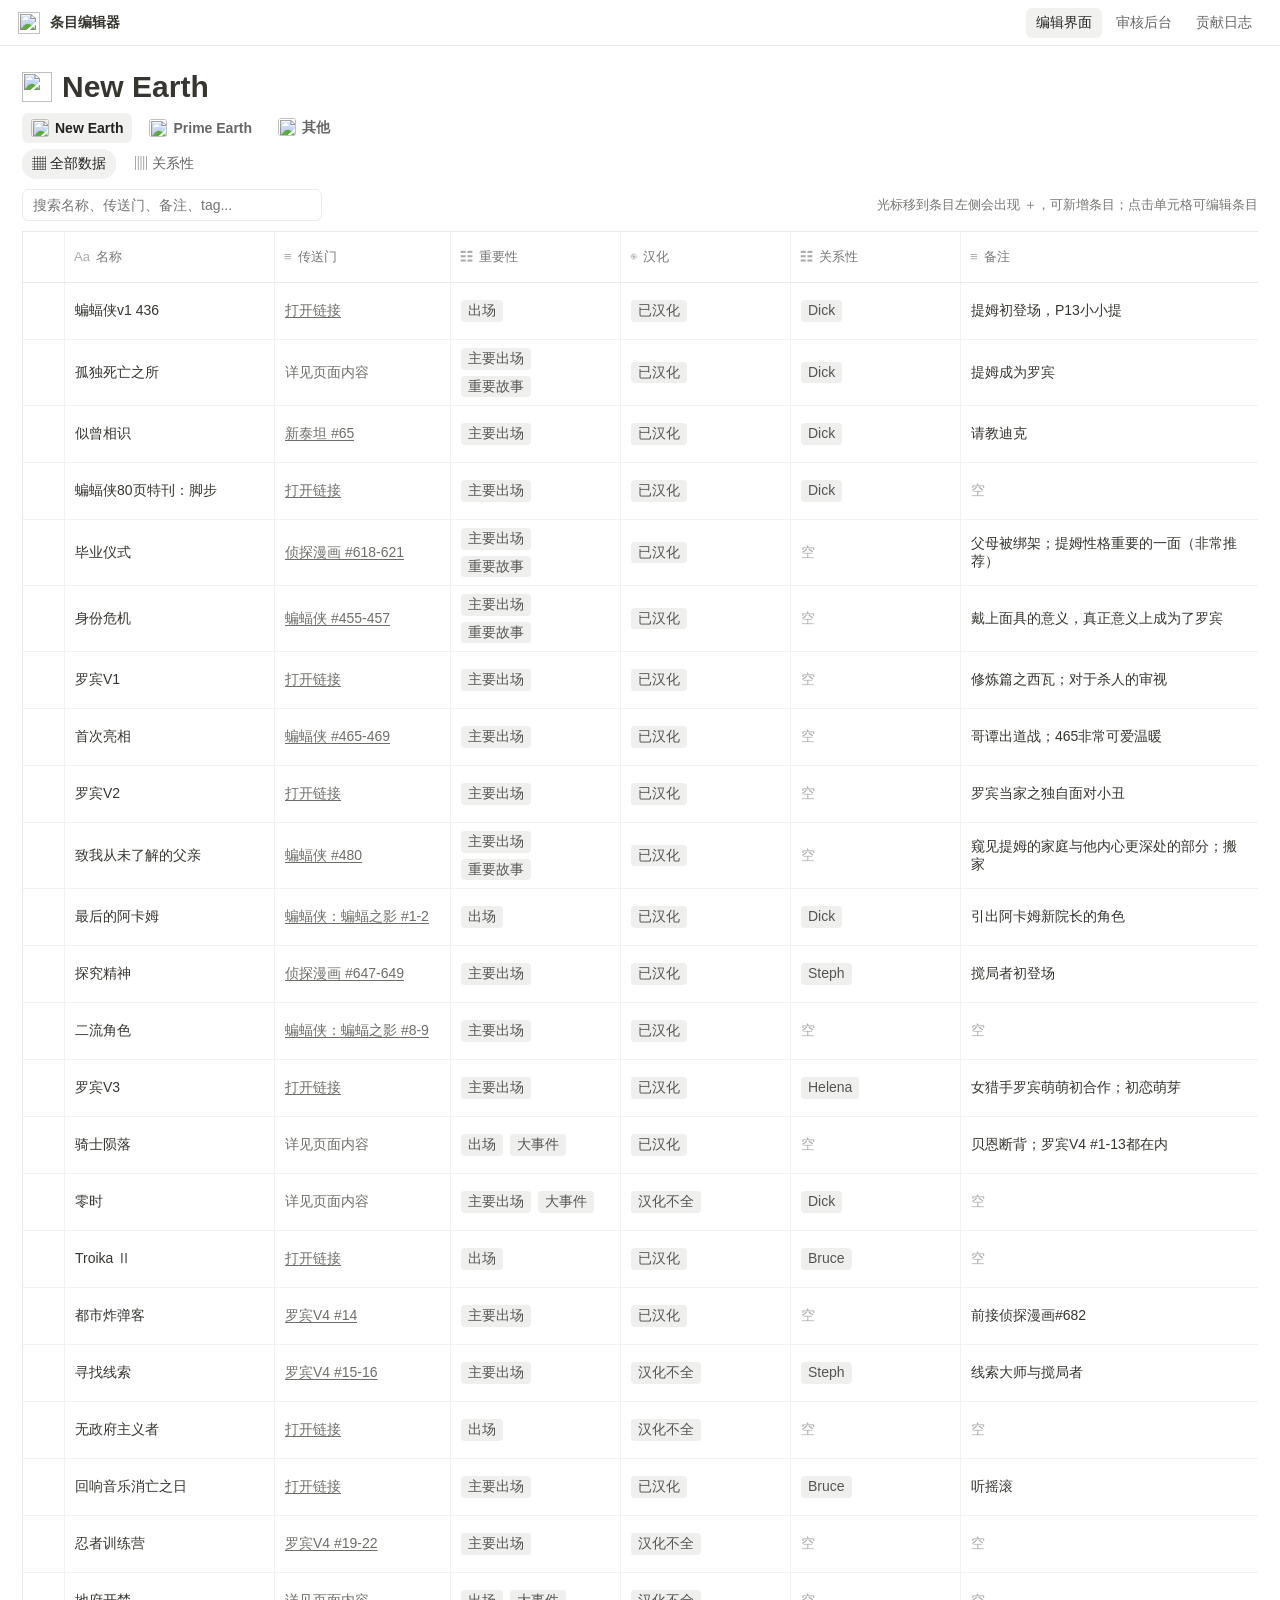
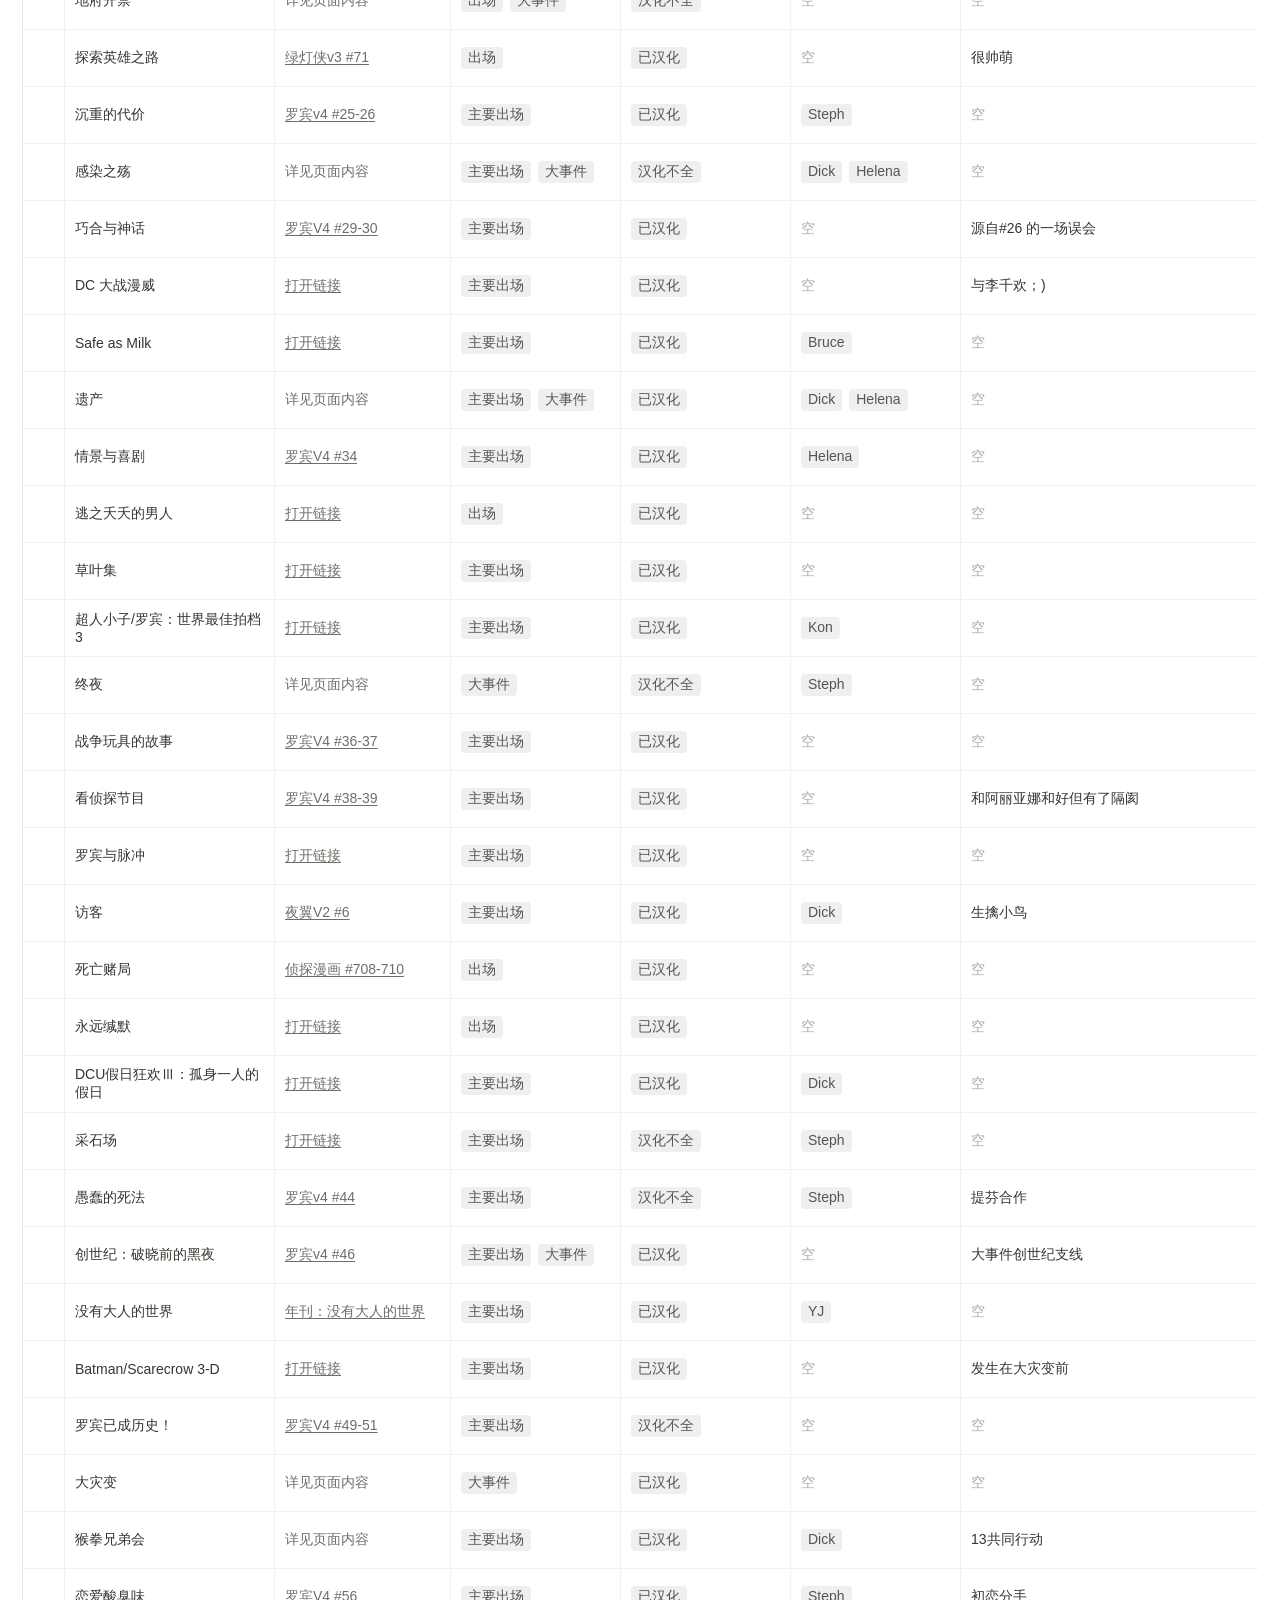
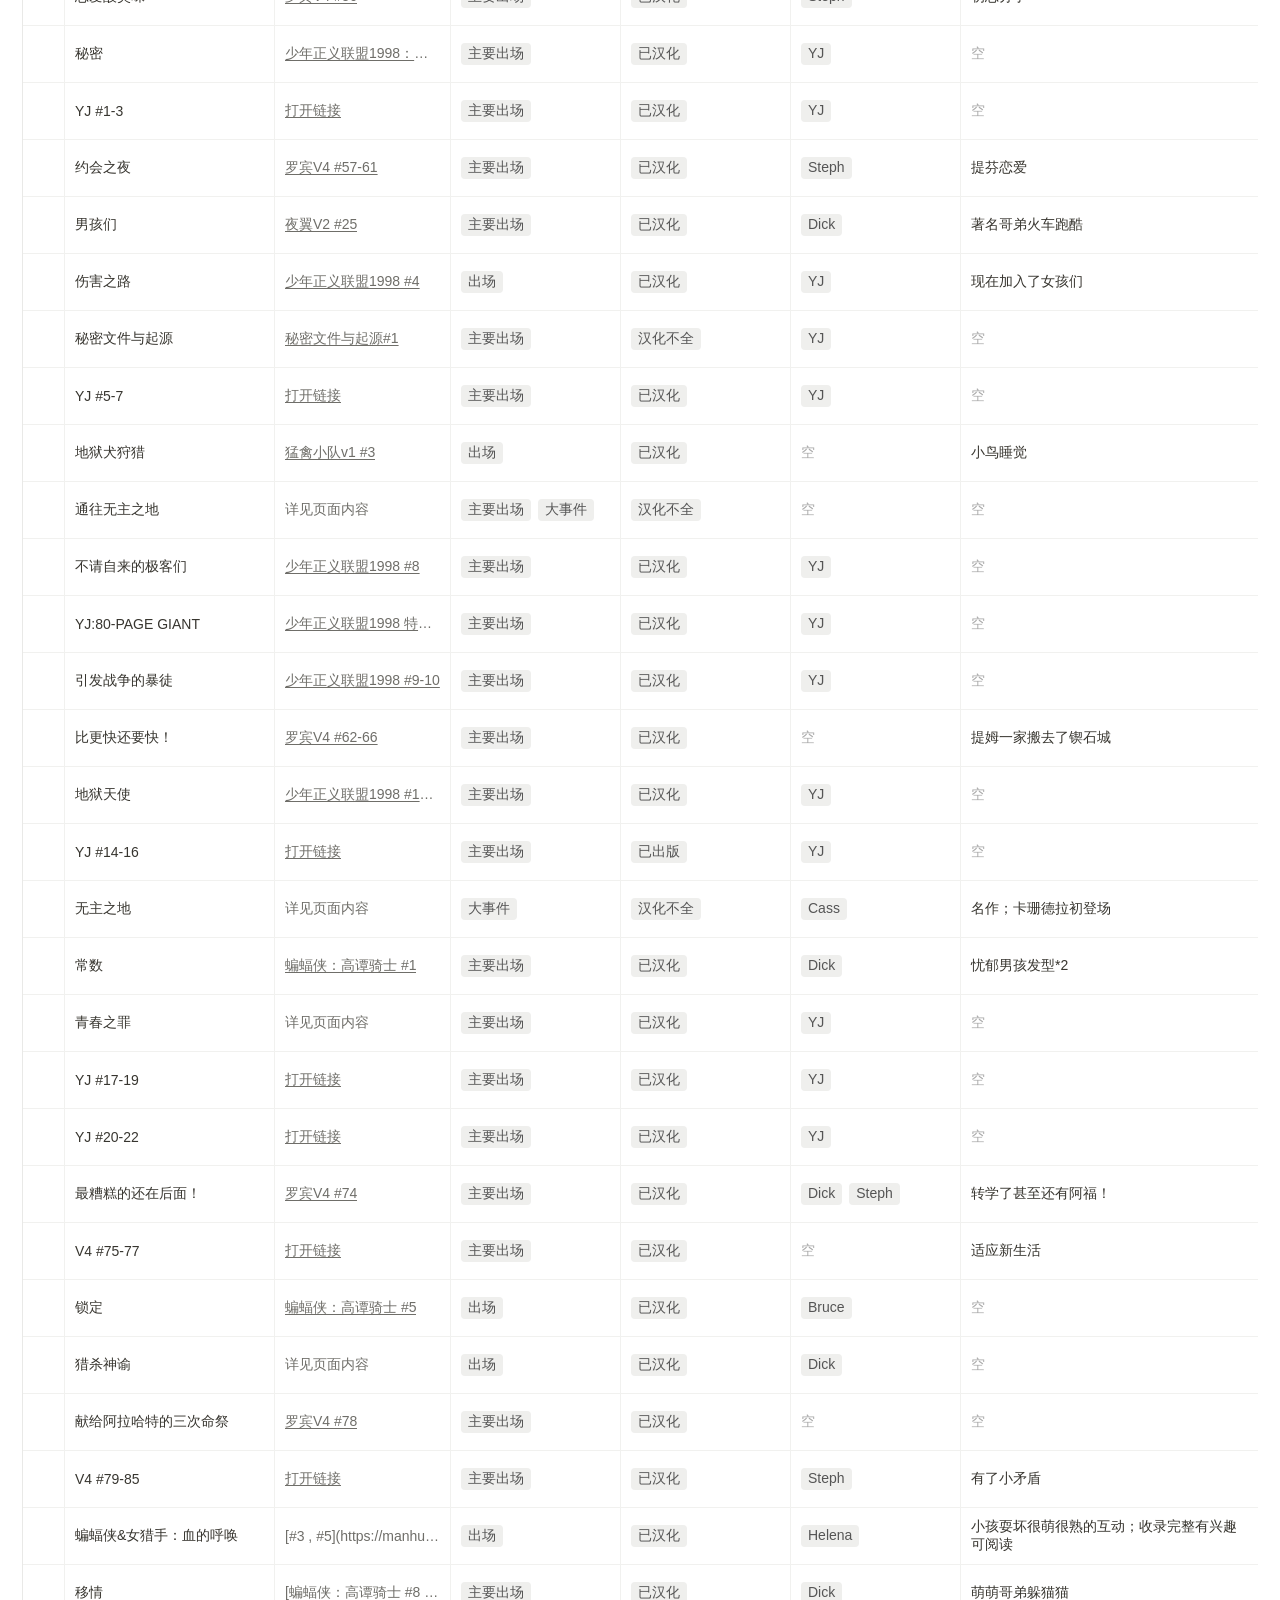
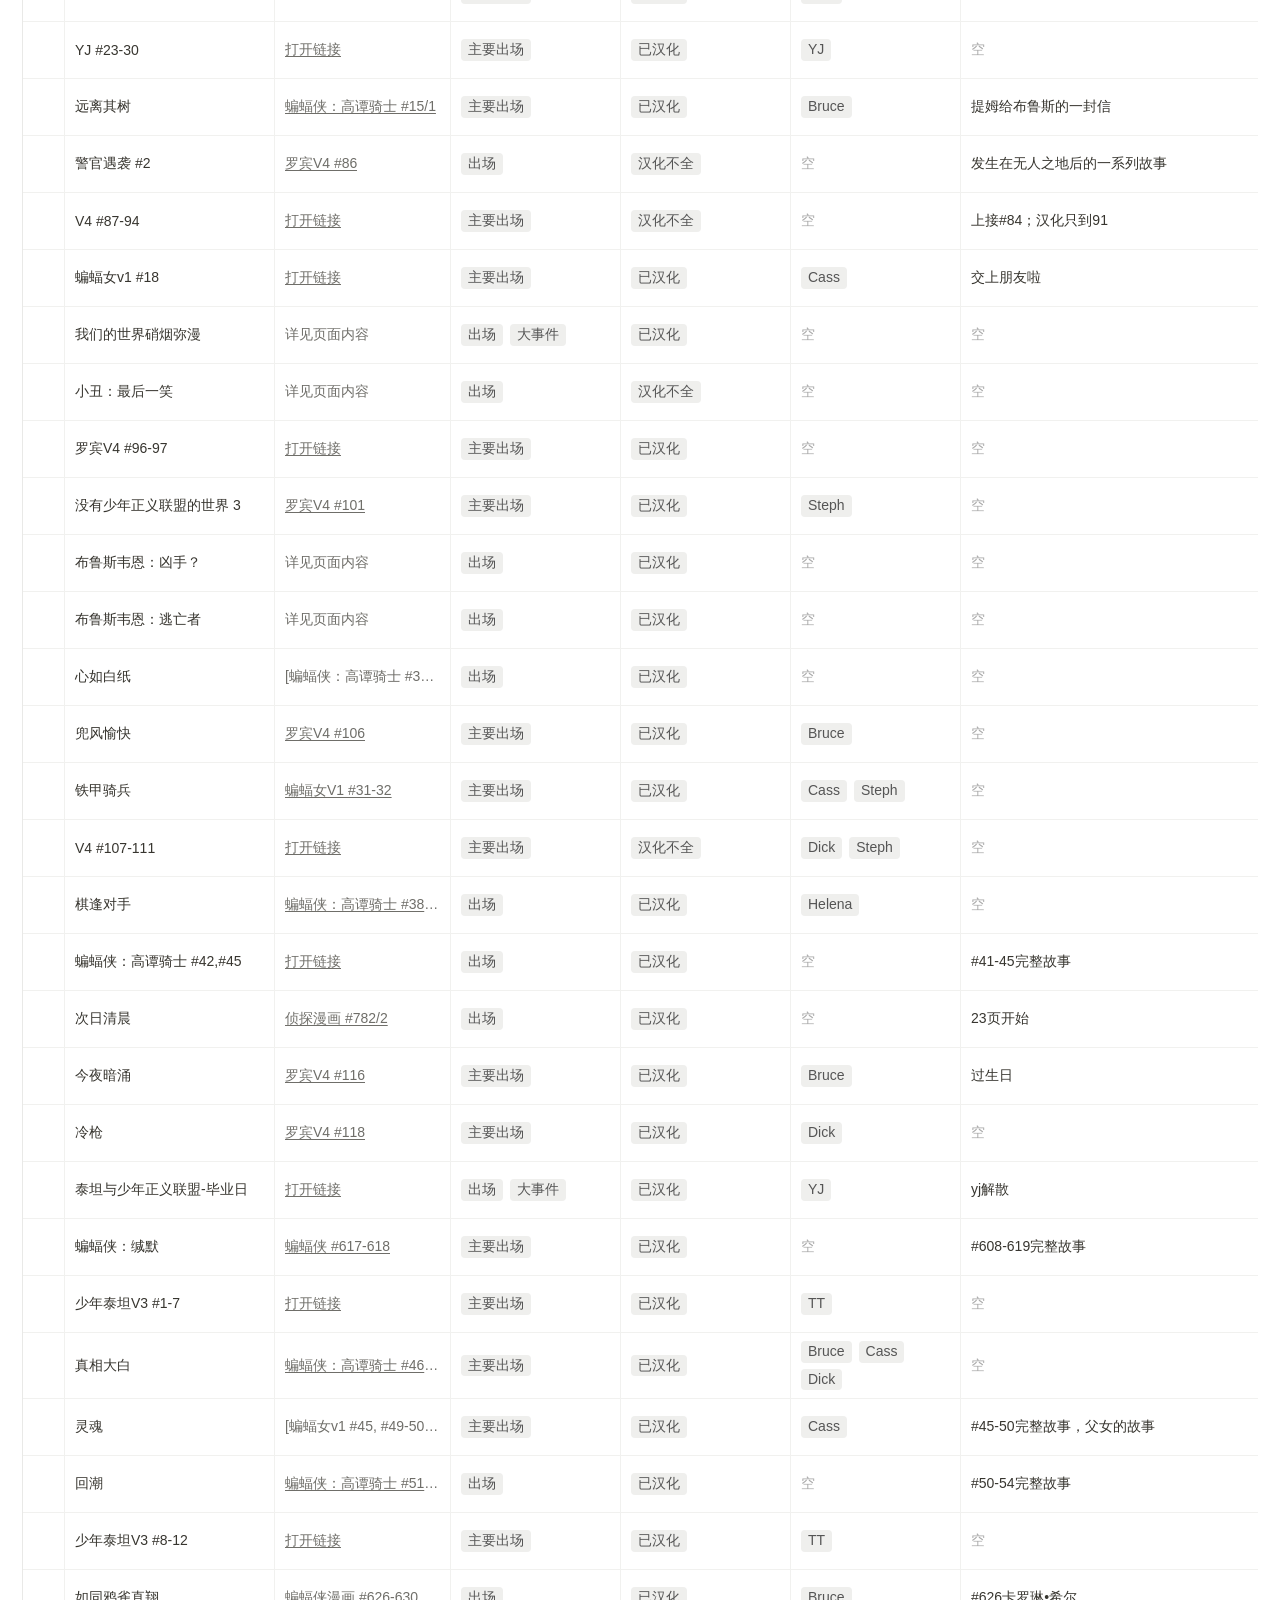
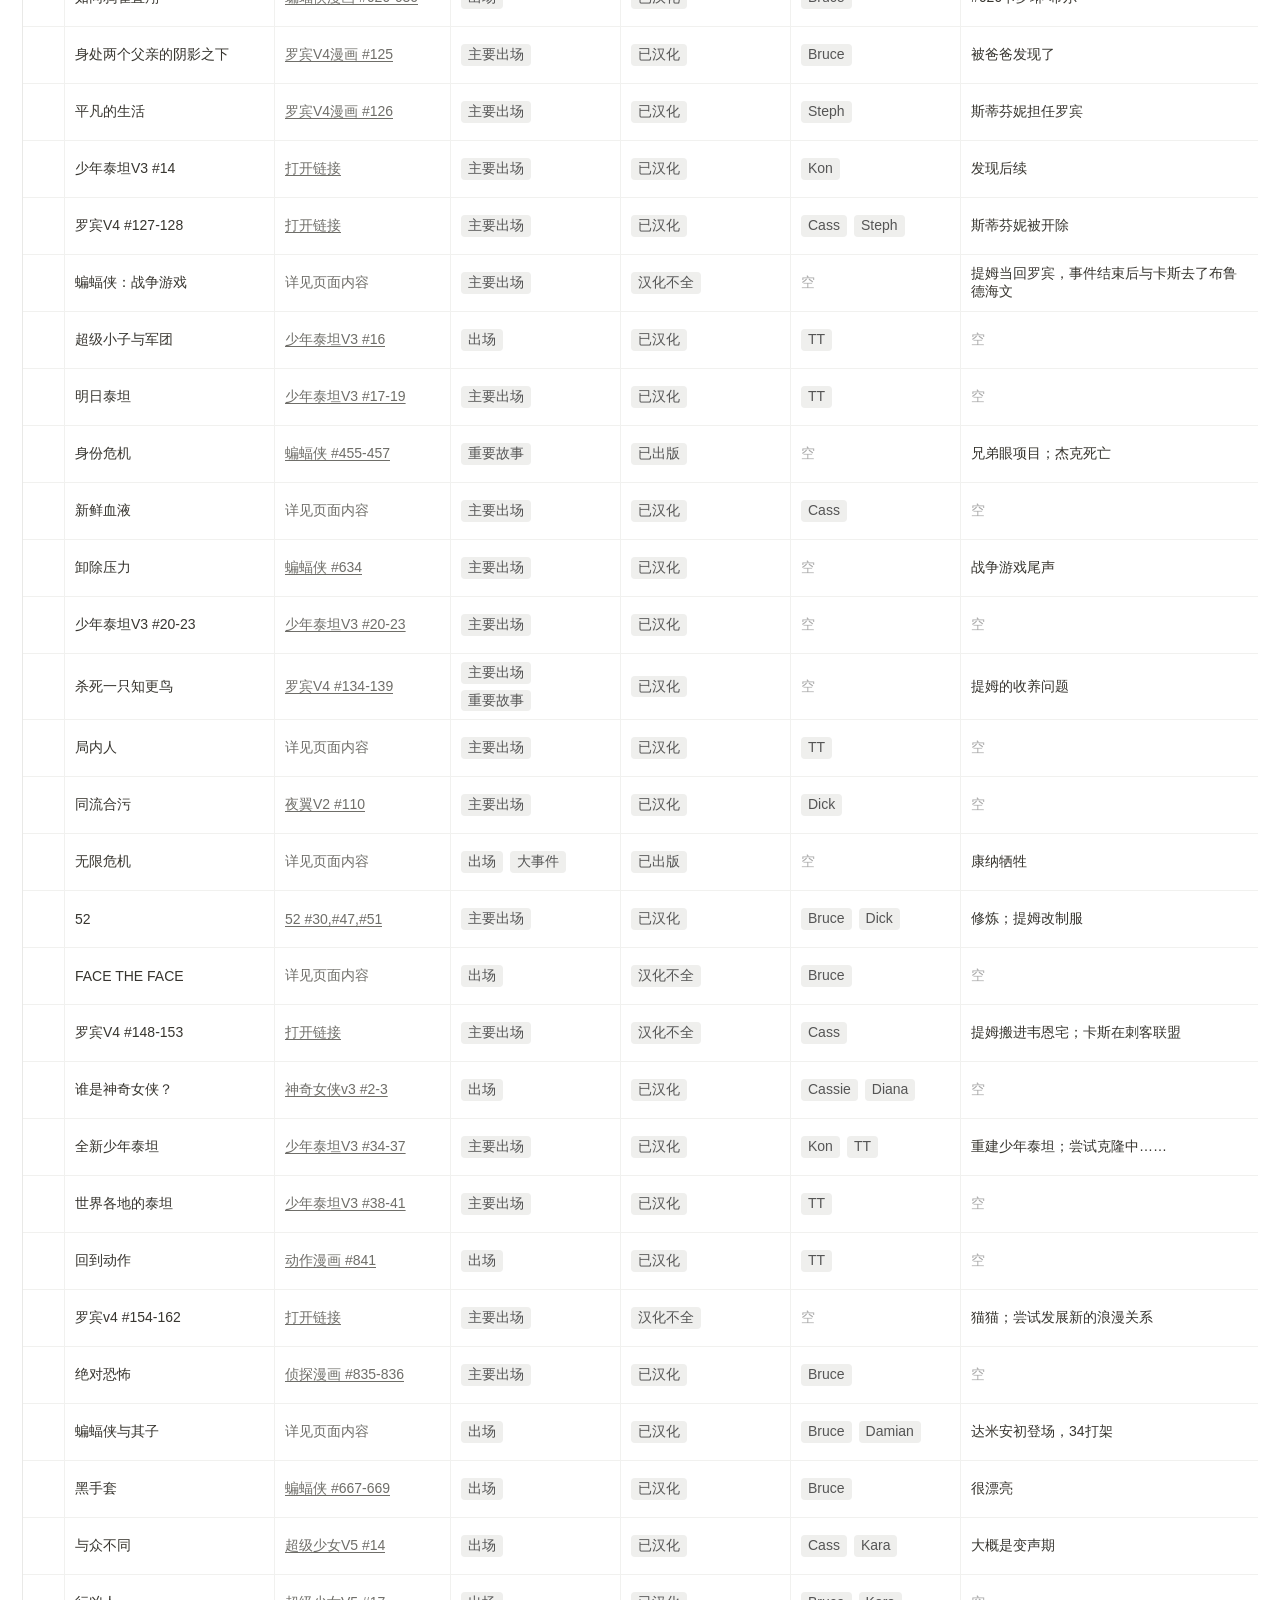
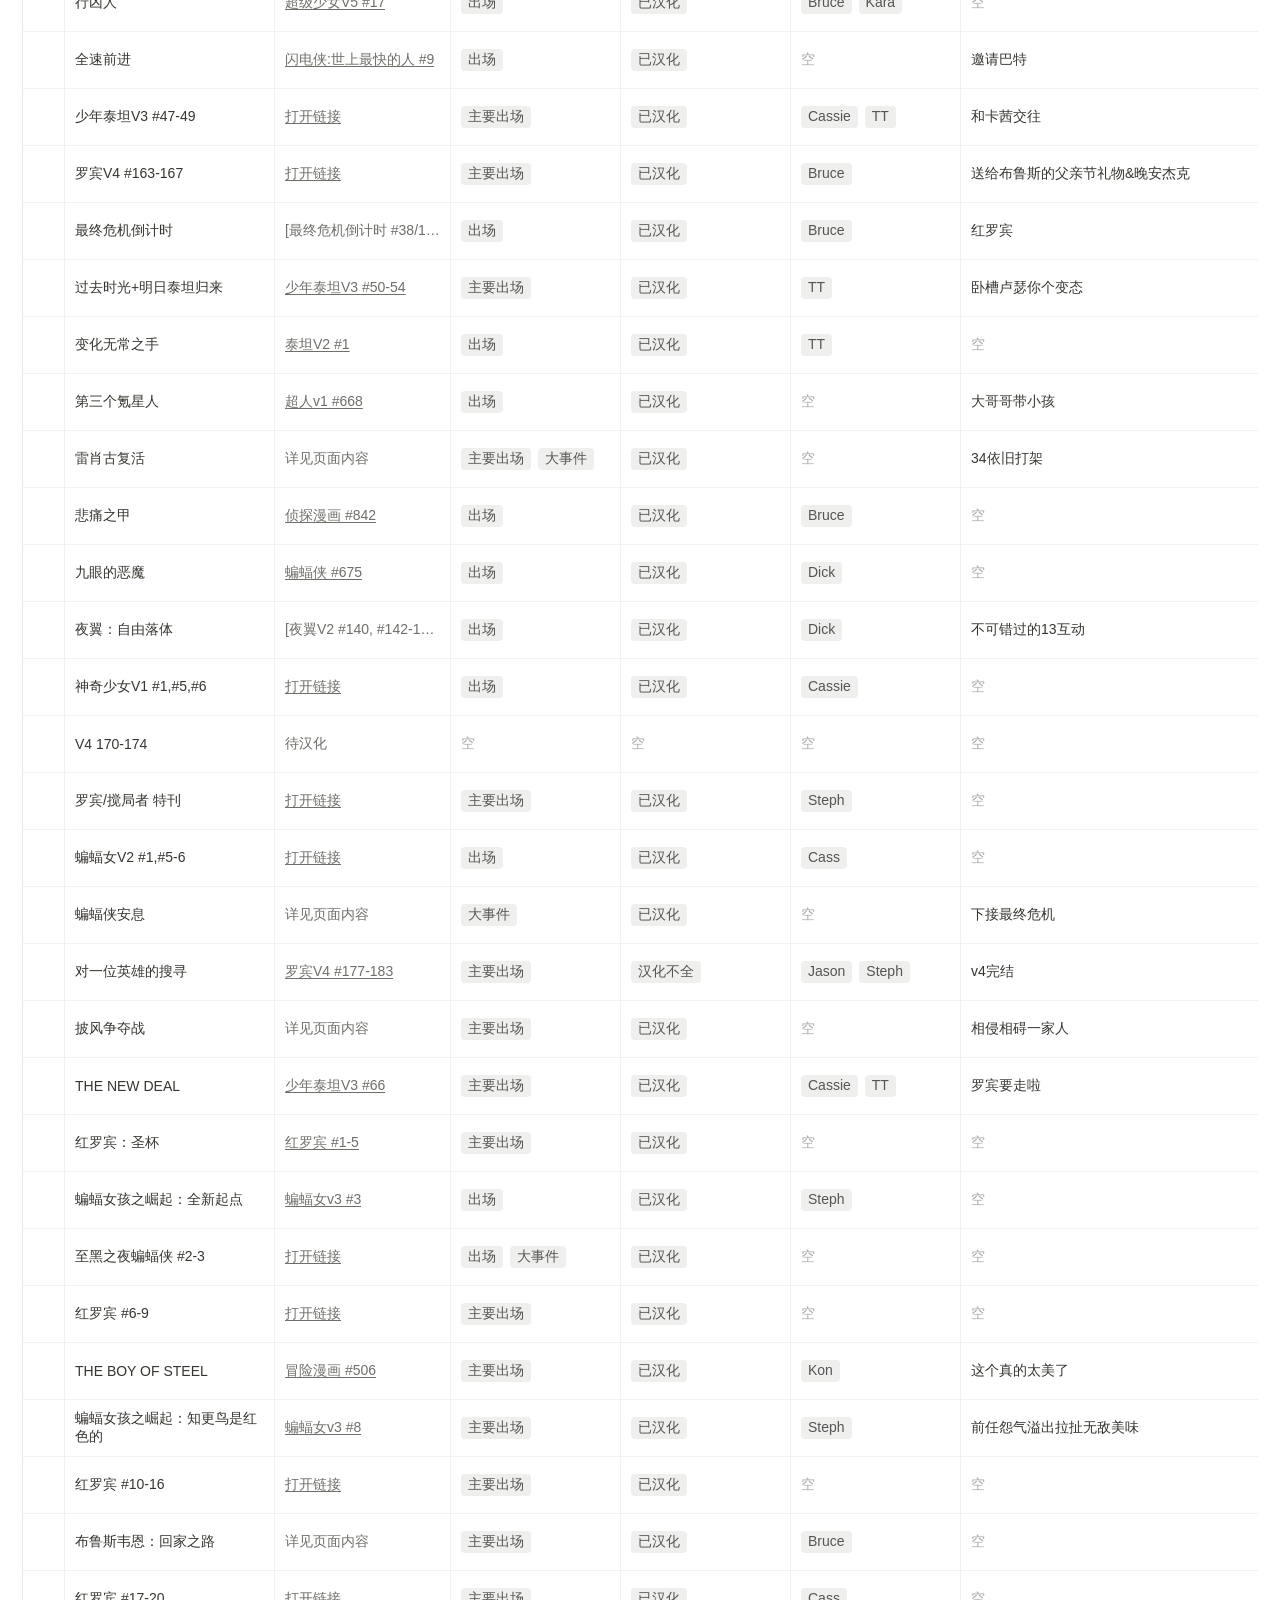
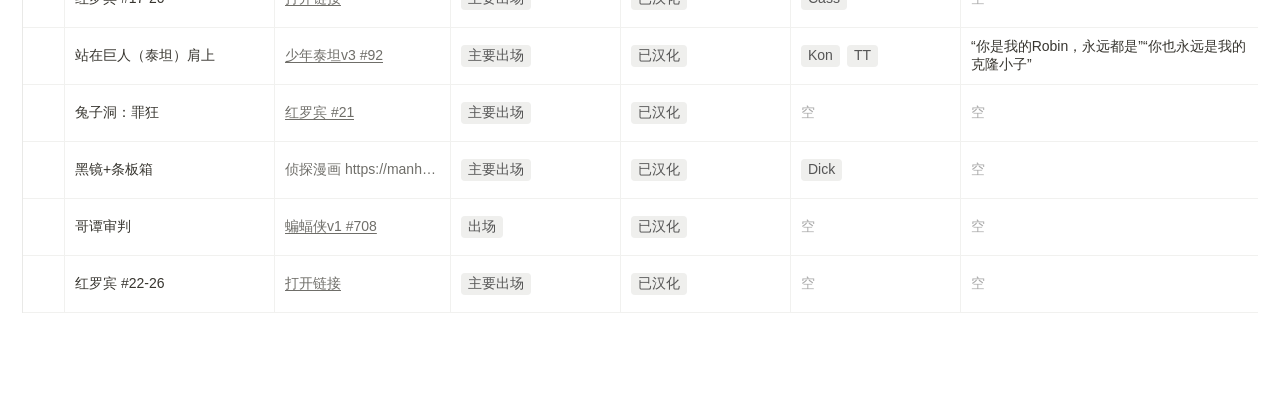
==== index.html @ 67f1ff95 "Add files via upload" ====
<!doctype html>
<html lang="zh-CN">
<head>
  <meta charset="utf-8" />
  <meta name="viewport" content="width=device-width,initial-scale=1" />
  <title>条目编辑器</title>
  <link rel="icon" href="./assets/bird.gif" />
  <link rel="stylesheet" href="./styles.css" />
</head>
<body>
  <header class="topbar">
    <div class="brand"><img class="bird-img" src="./assets/bird.gif" alt="" /><span>条目编辑器</span></div>
    <nav class="nav">
      <a class="active" href="./index.html">编辑界面</a>
      <a href="./admin.html">审核后台</a>
      <a href="./contributors.html">贡献日志</a>
    </nav>
  </header>

  <main class="page">
    <div class="page-title"><img class="title-bird" src="./assets/bird.gif" alt="" /><span id="pageTitle">New Earth</span></div>
    <div class="section-tabs primary-tabs" id="sectionTabs"></div>
    <div class="viewbar">
      <button class="view-chip active" data-view="table">▦ 全部数据</button>
      <button class="view-chip" data-view="board">▥ 关系性</button>
    </div>
    <div class="toolbar">
      <input id="searchInput" class="search" placeholder="搜索名称、传送门、备注、tag..." />
      <span class="hint">光标移到条目左侧会出现 ＋，可新增条目；点击单元格可编辑条目</span>
    </div>

    <section id="tableView" class="db-shell"></section>
    <section id="boardView" class="board-shell" hidden></section>
  </main>

  <div class="change-float" id="changeFloat" hidden>
    <span id="changeSummary">有未提交的修改</span>
    <button class="float-primary" id="openSubmitModal">提交</button>
  </div>

  <div class="modal-backdrop" id="submitModal" hidden>
    <div class="modal contributor-modal">
      <div class="modal-head">
        <div>
          <h2>信息登记</h2>
          <p class="hint">以下信息用于贡献日志与主站贡献页展示。填写后会在主站贡献页署名展示；不想展示请点“匿名，跳过”</p>
        </div>
        <button class="icon-btn" id="closeSubmitModal">×</button>
      </div>
      <div class="contributor-form">
        <label>昵称</label>
        <input id="contributorName" class="text-input" />
        <div class="avatar-label-row">
          <label>头像</label>
          <div class="avatar-mode-radios" role="radiogroup" aria-label="头像填写方式">
            <button type="button" class="avatar-mode active" data-avatar-mode="url"><span class="radio-dot"></span>URL</button>
            <button type="button" class="avatar-mode" data-avatar-mode="email"><span class="radio-dot"></span>邮箱</button>
          </div>
        </div>
        <input id="avatarUrl" class="text-input" placeholder="以 https://... 格式粘贴" />
        <input id="contributorEmail" class="text-input" placeholder="系统自动读取邮箱头像" hidden />
        <div class="avatar-preview-row"><img id="avatarPreview" class="avatar" alt="头像预览" /><span class="hint">头像预览</span></div>
        <div class="modal-actions">
          <button class="inverse-btn" id="submitAnonymous">匿名，跳过</button>
          <button class="blue-btn" id="submitWithInfo">提交</button>
        </div>
      </div>
    </div>
  </div>

  <div class="drawer-mask" id="detailDrawer" hidden>
    <aside class="detail-panel">
      <div class="drawer-head">
        <div>
          <h2 id="detailTitle">条目</h2>
          <p id="detailSubtitle" class="hint"></p>
        </div>
        <div class="drawer-actions"><button class="ghost-btn" id="closeDetail">关闭</button></div>
      </div>
      <div class="drawer-body" id="detailBody"></div>
    </aside>
  </div>

  <script src="./data.js"></script>
  <script src="./app.js"></script>
</body>
</html>
---- styles.css ----
[hidden]{display:none!important}
:root{--bg:#fff;--text:#37352f;--muted:#787774;--line:#e9e9e7;--line2:#f1f1ef;--hover:#f7f7f5;--blue:#2383e2;--shadow:0 14px 36px rgba(15,15,15,.16);--font:-apple-system,BlinkMacSystemFont,"Segoe UI","Noto Sans SC","Helvetica Neue",Arial,sans-serif}
*{box-sizing:border-box}body{margin:0;background:var(--bg);color:var(--text);font-family:var(--font);font-size:14px}button,input,textarea{font:inherit}a{color:inherit}.topbar{height:46px;border-bottom:1px solid var(--line);display:flex;align-items:center;justify-content:space-between;padding:0 18px;background:rgba(255,255,255,.92);position:sticky;top:0;z-index:20;backdrop-filter:blur(8px)}.brand{display:flex;align-items:center;gap:8px;font-weight:650}.bird{font-size:19px}.nav{display:flex;gap:4px}.nav a{padding:6px 10px;border-radius:6px;text-decoration:none;color:#666}.nav a:hover,.nav a.active,.view-chip.active,.tab-btn.active{background:#f1f1ef;color:#222}.page{padding:24px 22px 90px;min-width:900px}.page.narrow{min-width:0;max-width:980px;margin:0 auto}.page-title{font-size:30px;font-weight:750;display:flex;align-items:center;gap:10px;margin:0 0 12px}.icon{font-size:24px}.hint{color:var(--muted);font-size:13px;line-height:1.55}.viewbar,.section-tabs,.toolbar{display:flex;align-items:center;gap:8px;margin:10px 0}.section-tabs{flex-wrap:wrap}.view-chip,.tab-btn{border:0;background:transparent;color:#666;padding:6px 10px;border-radius:14px;cursor:pointer}.toolbar{justify-content:space-between}.search{width:300px;border:1px solid var(--line);border-radius:6px;padding:7px 10px;outline:none}.search:focus,.text-input:focus,textarea:focus{border-color:var(--blue);box-shadow:0 0 0 2px rgba(35,131,226,.18)}.dev-tools{display:flex;align-items:center;gap:8px;margin:10px 0;color:#888;font-size:12px}.ghost-btn,.blue-btn,.inverse-btn,.icon-btn,.mini-btn{border:0;border-radius:6px;padding:7px 10px;cursor:pointer}.ghost-btn{background:#fff;color:#555;border:1px solid var(--line)}.blue-btn{background:#2383e2;color:white}.inverse-btn{background:#2f3437;color:white}.icon-btn{background:transparent;font-size:22px;line-height:1;padding:2px 8px}.mini-btn{background:#f7f7f5;color:#555;font-size:12px;padding:5px 8px;border:1px solid var(--line)}.mini-btn.danger{color:#9a403a}.db-shell{border-top:1px solid var(--line);border-left:1px solid var(--line);background:white;overflow-x:auto;overflow-y:visible}.notion-table{border-collapse:separate;border-spacing:0;min-width:1120px;width:100%}.notion-table th{position:sticky;top:46px;background:#fff;z-index:3;text-align:left;color:#777;font-size:13px;font-weight:500;border-right:1px solid var(--line2);border-bottom:1px solid var(--line);padding:7px 9px;height:34px}.notion-table td{height:36px;border-right:1px solid var(--line2);border-bottom:1px solid var(--line2);padding:5px 8px;vertical-align:middle}.notion-table tr:hover td{background:#fafafa}.row-tools{width:72px;min-width:72px;position:relative;color:#aaa}.row-toolbox{display:flex;align-items:center;gap:4px;opacity:0;transition:.12s}.notion-table tr:hover .row-toolbox,.notion-table tr.row-new .row-toolbox{opacity:1}.row-tool{width:24px;height:24px;border:0;border-radius:4px;background:transparent;color:#999;cursor:pointer;display:grid;place-items:center}.row-tool:hover{background:#eee;color:#555}.drag-dots{font-size:18px;letter-spacing:-6px;transform:translateX(-3px)}.col-name{width:245px}.col-portal{width:118px}.col-tags{width:170px}.col-notes{width:320px}.col-edit{width:82px}.prop-icon{color:#aaa;margin-right:6px}.cell{min-height:24px;display:flex;align-items:center;gap:4px;flex-wrap:wrap;border-radius:4px;padding:2px}.cell.editable{cursor:text}.cell.editable:hover{background:#f4f4f2}.cell.changed{background:#fff4cf!important;outline:1px solid #f3d36b}.row-new td{background:#f8fff9!important}.row-new .cell.changed{background:#dcfce7!important}.name-cell{font-weight:520}.empty{color:#aaa}.portal-link{color:#6f6e69;text-decoration:underline;text-underline-offset:2px}.portal-short{color:#6f6e69}.tag{display:inline-flex;align-items:center;gap:4px;border-radius:4px;padding:2px 7px;margin:1px 3px 1px 0;line-height:1.25;white-space:nowrap}.tag .x{color:rgba(0,0,0,.48);font-weight:700;cursor:pointer;padding-left:2px}.tag-default{background:#efefed;color:#555}.tag-gray{background:#e3e2df;color:#545454}.tag-brown{background:#eee0d5;color:#6b4f3f}.tag-orange{background:#fadec9;color:#8a4b20}.tag-yellow{background:#fdecc8;color:#705b16}.tag-green{background:#dbece2;color:#2f6b4f}.tag-blue{background:#d3eafd;color:#23629b}.tag-purple{background:#e8deee;color:#684a82}.tag-pink{background:#f5d7e7;color:#8b3f68}.tag-red{background:#ffe0dd;color:#9a403a}.cell-input,.cell-textarea{width:100%;border:1px solid var(--blue);border-radius:4px;padding:4px 6px;outline:none;background:#fff}.cell-textarea{min-height:58px;resize:vertical}.tag-editor{position:relative;width:100%}.tag-editor-top{display:flex;align-items:center;gap:4px;flex-wrap:wrap;min-height:30px;border:1px solid var(--blue);border-radius:4px;padding:3px;background:#fff}.tag-search{border:0;outline:none;min-width:115px;flex:1}.tag-menu{position:absolute;top:36px;left:0;min-width:275px;max-height:310px;overflow:auto;background:#fff;border:1px solid #ddd;border-radius:9px;box-shadow:var(--shadow);z-index:25;padding:8px}.tag-menu-title{font-size:12px;color:#999;margin:5px 7px 8px}.tag-menu button{width:100%;display:flex;align-items:center;justify-content:space-between;border:0;background:white;padding:6px;border-radius:6px;cursor:pointer;text-align:left}.tag-menu button:hover{background:#f5f5f3}.tag-create{color:#2383e2}.detail-btn{white-space:nowrap}.board-shell{display:flex;gap:14px;align-items:flex-start;padding:12px 0;overflow-x:auto}.board-col{width:260px;min-width:260px;border-radius:8px;background:#faf9f8;padding:8px}.board-col[data-color="blue"]{background:#f2f8fd}.board-col[data-color="pink"]{background:#fdf6f9}.board-col[data-color="purple"]{background:#faf6fd}.board-col[data-color="green"]{background:#f5faf7}.board-col[data-color="red"]{background:#fff7f6}.board-col[data-color="brown"]{background:#faf7f4}.board-col[data-color="orange"]{background:#fff8f3}.board-col[data-color="yellow"]{background:#fffaf0}.board-head{display:flex;align-items:center;gap:8px;font-weight:650;margin-bottom:8px}.board-count{color:#aaa;font-size:12px}.board-card{background:#fff;border:1px solid var(--line);border-radius:8px;padding:10px;margin:8px 0;box-shadow:0 1px 2px rgba(15,15,15,.04)}.board-card-title{font-weight:650;margin-bottom:7px}.board-card-sub{color:#777;font-size:12px;white-space:nowrap;overflow:hidden;text-overflow:ellipsis}.change-float{position:fixed;left:50%;bottom:22px;transform:translateX(-50%);display:flex;align-items:center;gap:10px;background:#252525;color:white;border-radius:999px;padding:9px 10px 9px 16px;box-shadow:var(--shadow);z-index:30}.float-ghost{border:1px solid rgba(255,255,255,.22);background:transparent;color:white;border-radius:999px;padding:6px 10px;cursor:pointer}.float-primary{border:0;background:#2383e2;color:#fff;border-radius:999px;padding:7px 12px;cursor:pointer}.modal-backdrop,.drawer-mask{position:fixed;inset:0;background:rgba(15,15,15,.28);z-index:40;display:flex;align-items:center;justify-content:center}.modal{width:min(560px,calc(100vw - 28px));background:white;border-radius:12px;box-shadow:var(--shadow);padding:18px}.modal-head,.drawer-head{display:flex;align-items:flex-start;justify-content:space-between;gap:10px;border-bottom:1px solid var(--line);padding-bottom:12px}.modal h2,.detail-panel h2{margin:0;font-size:20px}.contributor-form{display:grid;gap:8px;margin-top:14px}.text-input,textarea{width:100%;border:1px solid var(--line);border-radius:6px;padding:8px 10px;outline:none;background:#fff}.check-row{display:flex;align-items:center;gap:8px}.modal-actions{display:flex;justify-content:space-between;gap:10px;margin-top:10px}.drawer-mask{justify-content:flex-end;align-items:stretch}.detail-panel{width:min(560px,100vw);height:100%;background:#fff;box-shadow:var(--shadow);padding:18px;display:flex;flex-direction:column}.drawer-body{overflow:auto;padding:14px 2px 30px}.detail-grid{display:grid;grid-template-columns:100px 1fr;gap:12px 14px;align-items:start}.detail-grid label{color:#777;padding-top:8px}.page-content-box{min-height:160px}.page-content-render{border:1px solid var(--line);border-radius:8px;padding:12px;background:#fbfbfa;margin-top:6px;line-height:1.7}.page-content-render a{color:#23629b}.sub-card{border:1px solid var(--line);border-radius:10px;padding:14px;margin:12px 0;background:#fff}.status-pill{display:inline-flex;padding:3px 8px;border-radius:999px;background:#f1f1ef;color:#666;font-size:12px}.diff-table{width:100%;border-collapse:collapse;margin-top:8px}.diff-table td{border-top:1px solid var(--line);padding:7px;vertical-align:top}.diff-old{background:#fff4f4;color:#9a403a}.diff-new{background:#f4fff7;color:#2f6b4f}.new-position{border:1px dashed #d8c48d;background:#fffaf0;padding:8px;border-radius:8px;margin:8px 0;color:#6b5a2e}.avatar{width:38px;height:38px;border-radius:50%;object-fit:cover;background:#eee}.contrib-grid{display:grid;grid-template-columns:repeat(auto-fill,minmax(210px,1fr));gap:12px}.contrib-card{border:1px solid var(--line);border-radius:10px;padding:12px;display:flex;gap:10px;align-items:center;background:#fff}.muted{color:var(--muted)}
/* v4 adjustments */
.row-tools{width:42px!important;min-width:42px!important}.row-toolbox{justify-content:center}.col-portal{width:118px!important}.portal-link,.portal-short{display:inline-block;max-width:96px;white-space:nowrap;overflow:hidden;text-overflow:ellipsis}.drag-dots{display:none!important}.avatar-preview-row{display:flex;align-items:center;gap:9px;margin:2px 0 5px}.avatar-preview-row .avatar{display:none}.page-content-render p{margin:.4em 0}.sub-head,.change-head{display:flex;align-items:center;justify-content:space-between;gap:12px}.change-card{border:1px solid var(--line);border-radius:10px;padding:12px;margin:12px 0;background:#fff}.change-approved{border-color:#cfe7d8;background:#fbfffc}.change-rejected{border-color:#f1cdca;background:#fffafa}.log-list{display:grid;gap:10px}.log-card{border:1px solid var(--line);border-radius:10px;background:#fff;display:flex;gap:10px;padding:12px;align-items:center}.log-avatar{width:42px;height:42px;border-radius:50%;display:grid;place-items:center;background:#f1f1ef;color:#999;overflow:hidden}.log-main{min-width:0}

/* v5 fixes */
.bird-img{width:22px;height:22px;object-fit:contain;display:inline-block;vertical-align:-5px}.title-bird{width:30px;height:30px;object-fit:contain}.brand .bird-img{margin-right:2px}.primary-tabs{margin:8px 0 4px}.primary-tabs .tab-btn{font-weight:600;border-radius:6px;padding:6px 9px}.viewbar{margin-top:6px}.notion-table th{position:static!important;top:auto!important}.db-shell{max-height:none!important}.notion-table tr.row-changed td{background:#fffdf3}.notion-table tr.row-deleted td{background:#fff4f4!important;color:#9a403a}.notion-table tr.row-deleted .cell{text-decoration:line-through}.col-portal{width:105px!important}.portal-link,.portal-short{max-width:82px}.col-delete{width:48px;min-width:48px;text-align:center}.trash-btn{border:0;background:transparent;border-radius:5px;cursor:pointer;color:#aaa;padding:4px 6px}.trash-btn:hover{background:#ffe9e6;color:#9a403a}.trash-btn.undo{font-size:12px;color:#9a403a;background:#fff0ee}.page-title{margin-bottom:8px}.detail-grid textarea::placeholder{color:#aaa}.log-card,.change-card{border:1px solid var(--line);border-radius:10px;padding:12px;margin:10px 0;background:#fff}.log-card{display:flex;gap:10px;align-items:flex-start}.log-avatar{width:38px;min-width:38px;height:38px;border-radius:50%;background:#f1f1ef;display:grid;place-items:center;overflow:hidden}.log-main{flex:1}.change-approved{border-color:#c7e1d0;background:#fbfffc}.change-rejected{border-color:#f2cbc7;background:#fffafa}.cleanup-note{font-size:12px;color:#787774;margin-left:6px}

/* v6 corrections */
:root{
  --w-name:210px;
  --w-portal:170px;
  --w-importance:170px;
  --w-hanhua:170px;
  --w-relations:170px;
  --w-notes:300px;
}
.brand .bird-img,.title-bird{content:url('./assets/bird.gif') !important;}
.section-icon{width:18px;height:18px;object-fit:contain;margin-right:6px;vertical-align:-4px;border-radius:3px}
.col-name{width:var(--w-name)!important;min-width:var(--w-name)!important}
.col-portal{width:var(--w-portal)!important;min-width:var(--w-portal)!important}
.notion-table th[data-col="importance"],.notion-table th[data-col="hanhua"],.notion-table th[data-col="relations"]{width:170px;min-width:170px}
.notion-table th[data-col="importance"]{width:var(--w-importance)!important;min-width:var(--w-importance)!important}
.notion-table th[data-col="hanhua"]{width:var(--w-hanhua)!important;min-width:var(--w-hanhua)!important}
.notion-table th[data-col="relations"]{width:var(--w-relations)!important;min-width:var(--w-relations)!important}
.col-notes{width:var(--w-notes)!important;min-width:var(--w-notes)!important}
.portal-link,.portal-short{max-width:calc(var(--w-portal) - 32px)!important;}
.row-tools{width:42px!important;min-width:42px!important;text-align:center!important;padding:0!important}
.row-toolbox{height:100%;justify-content:center;align-items:center!important}
.row-tool{margin:0 auto!important}
.notion-table tr:first-child .row-toolbox{justify-content:center!important}
.notion-table tr.row-deleted .cell{text-decoration:none!important}
.trash-svg{width:17px;height:17px;display:block}.trash-btn{display:inline-grid;place-items:center;min-width:28px;height:28px;color:#9a9a95}.trash-btn:hover .trash-svg{color:#9a403a}
.layout-tools{display:flex;align-items:center;gap:8px;flex-wrap:wrap;margin:8px 0 10px;color:#777;font-size:12px}.layout-secret{border:1px solid var(--line);border-radius:6px;padding:6px 8px;min-width:210px}.layout-tools.unlocked{background:#fbfaf5;border:1px solid #eadfbd;border-radius:8px;padding:8px}.col-resizer{display:none;position:absolute;right:-3px;top:0;width:7px;height:100%;cursor:col-resize;z-index:10}.layout-unlocked th{position:relative}.layout-unlocked .col-resizer{display:block}.layout-unlocked .col-resizer:hover{background:#2383e240}
.drawer-actions{display:flex;gap:8px;align-items:center}.notion-detail-page{max-width:760px;margin:0 auto;padding:8px 0 48px}.detail-title-input{border:0;outline:0;font-size:34px;font-weight:700;line-height:1.2;width:100%;padding:12px 0 18px;background:transparent;color:#2f3437}.detail-title-input:focus{background:#fafafa}.detail-properties{display:grid;gap:2px;margin:4px 0 34px}.detail-prop-row{display:grid;grid-template-columns:130px 1fr;gap:16px;align-items:start;min-height:40px}.detail-prop-name{color:#8d8b86;padding-top:9px;white-space:nowrap}.detail-prop-value{min-width:0}.page-content-section{border-top:1px solid var(--line);padding-top:24px}.page-content-title{font-size:15px;color:#787774;margin-bottom:10px}.page-content-editor{width:100%;min-height:360px;border:0;outline:0;resize:vertical;font-size:16px;line-height:1.8;background:transparent;padding:6px 0 80px;color:#37352f}.page-content-editor::placeholder{color:#aaa}.detail-panel{width:min(820px,100vw)!important}.page-content-render{display:none!important}.detail-grid{display:block}.cell-input,.cell-textarea{font-family:inherit}.top-insert-row{display:none!important}
.success-page{min-height:100vh;display:grid;place-items:center;background:#fffdf9;overflow:hidden}.success-card{position:relative;z-index:2;text-align:center;border:1px solid var(--line);border-radius:18px;background:#fff;box-shadow:var(--shadow);padding:42px 44px;max-width:560px}.success-card h1{font-size:34px;margin:0 0 18px}.success-id{font-size:15px;color:#787774;margin:0 0 20px}.success-card p{font-size:18px;margin:0 0 24px}.confetti{position:fixed;width:8px;height:14px;top:-20px;animation:fall 2.8s linear forwards;z-index:1}@keyframes fall{to{transform:translateY(110vh) rotate(680deg);opacity:.2}}
@media (max-width:760px){.topbar{align-items:flex-start;gap:8px}.page{padding:18px 12px}.toolbar,.dev-tools,.layout-tools{align-items:flex-start}.db-shell{overflow-x:auto;-webkit-overflow-scrolling:touch}.notion-table{min-width:980px}.detail-panel{width:100vw!important}.detail-prop-row{grid-template-columns:1fr;gap:4px;border-bottom:1px solid var(--line2);padding:8px 0}.detail-title-input{font-size:28px}.change-float{left:10px;right:10px;transform:none;justify-content:space-between;flex-wrap:wrap;border-radius:16px}.modal{width:calc(100vw - 24px)}}
/* v7 fixes: no layout unlock, emoji trash, cleaner column widths */
.layout-tools,.col-resizer,.trash-svg{display:none!important}
.col-name{width:190px!important}.col-portal{width:180px!important}.portal-link,.portal-short{max-width:155px!important;display:inline-block;white-space:nowrap;overflow:hidden;text-overflow:ellipsis}.row-tools{width:42px!important;min-width:42px!important;text-align:center!important;padding:0!important}.row-toolbox{height:100%;display:flex!important;justify-content:center!important;align-items:center!important}.row-tool{margin:0 auto!important}.trash-btn{font-size:16px;line-height:1;display:inline-grid;place-items:center;min-width:28px;height:28px}.detail-panel .drawer-actions{justify-content:flex-end}


/* v8 fixes: stable CSS trash icon, no layout unlock UI, plain success page */
.layout-tools,.col-resizer{display:none!important;}
.trash-btn{font-size:0!important;line-height:1;display:inline-grid!important;place-items:center!important;min-width:28px!important;height:28px!important;color:#9a9a95!important;border:0;background:transparent;border-radius:5px;cursor:pointer;}
.trash-btn:hover{background:#ffe9e6!important;color:#9a403a!important;}
.trash-btn.undo{font-size:12px!important;color:#9a403a!important;background:#fff0ee!important;}
.trash-icon{position:relative;display:block;width:15px;height:16px;color:currentColor;box-sizing:border-box;}
.trash-icon::before{content:"";position:absolute;left:3px;top:5px;width:9px;height:10px;border:1.6px solid currentColor;border-top:0;border-radius:0 0 2px 2px;box-sizing:border-box;}
.trash-icon::after{content:"";position:absolute;left:2px;top:2px;width:11px;height:2px;background:currentColor;border-radius:2px;box-shadow:3px -2px 0 -0.2px currentColor;}
.row-tools{width:42px!important;min-width:42px!important;text-align:center!important;padding:0!important;}
.row-toolbox{height:100%;display:flex!important;justify-content:center!important;align-items:center!important;}
.row-tool{margin:0 auto!important;}
.success-page{min-height:100vh;display:grid;place-items:center;background:#fffdf9;overflow:hidden;}
.success-main{position:relative;z-index:2;text-align:center;padding:32px 20px;max-width:680px;margin:auto;background:transparent!important;border:0!important;box-shadow:none!important;}
.success-bird{width:44px;height:44px;object-fit:contain;margin-bottom:12px;}
.success-main h1{font-size:38px;line-height:1.25;margin:0 0 18px;color:#2f3437;letter-spacing:.01em;}
.success-id{font-size:15px;color:#787774;margin:0 0 20px;}
.success-main p{font-size:18px;margin:0 0 28px;color:#555;}
.success-link{display:inline-flex;align-items:center;justify-content:center;text-decoration:none;color:#2f3437;background:#f1f1ef;border:1px solid #e5e5e2;border-radius:8px;padding:8px 14px;font-size:14px;}
.success-link:hover{background:#e9e9e6;}
.confetti{position:fixed;width:8px;height:14px;top:-20px;animation:fall 2.8s linear forwards;z-index:1;}
@keyframes fall{to{transform:translateY(110vh) rotate(680deg);opacity:.2}}

/* v9 final polish */
.dev-tools{display:none!important}
.avatar-label-row{display:flex;align-items:center;justify-content:space-between;gap:12px;margin-top:8px}
.avatar-label-row label{margin:0}
.avatar-mode-tabs{display:inline-flex;border:1px solid var(--line);border-radius:7px;overflow:hidden;background:#fff}
.avatar-mode{border:0;background:#fff;padding:4px 10px;font-size:12px;color:#787774;cursor:pointer;border-right:1px solid var(--line)}
.avatar-mode:last-child{border-right:0}
.avatar-mode.active{background:#f1f1ef;color:#37352f;font-weight:600}
.contributor-form input[hidden]{display:none!important}
.trash-btn{font-size:0!important;line-height:1;display:inline-grid!important;place-items:center!important;min-width:28px!important;height:28px!important;color:#9a9a95!important;border:0;background:transparent;border-radius:5px;cursor:pointer;}
.trash-btn:hover{background:#ffe9e6!important;color:#9a403a!important;}
.trash-btn.undo{font-size:12px!important;color:#9a403a!important;background:#fff0ee!important;}
.trash-svg{display:block!important;width:17px!important;height:17px!important;color:currentColor!important}
.trash-icon{display:none!important}

/* v10: compact radio-style avatar mode selector */
.avatar-label-row{justify-content:flex-start!important;gap:8px!important;margin-top:8px!important}
.avatar-mode-radios{display:inline-flex;align-items:center;gap:10px;margin-left:2px}
.avatar-mode-radios .avatar-mode{border:0;background:transparent;padding:0;color:#5f5e59;font-size:13px;display:inline-flex;align-items:center;gap:4px;cursor:pointer}
.avatar-mode-radios .avatar-mode.active{background:transparent!important;color:#37352f;font-weight:600}
.radio-dot{width:12px;height:12px;border:1px solid #aaa;border-radius:50%;display:inline-block;background:#fff;box-shadow:inset 0 0 0 2px #fff}
.avatar-mode.active .radio-dot{background:#37352f;border-color:#37352f}
.change-float{padding:9px 10px 9px 16px}
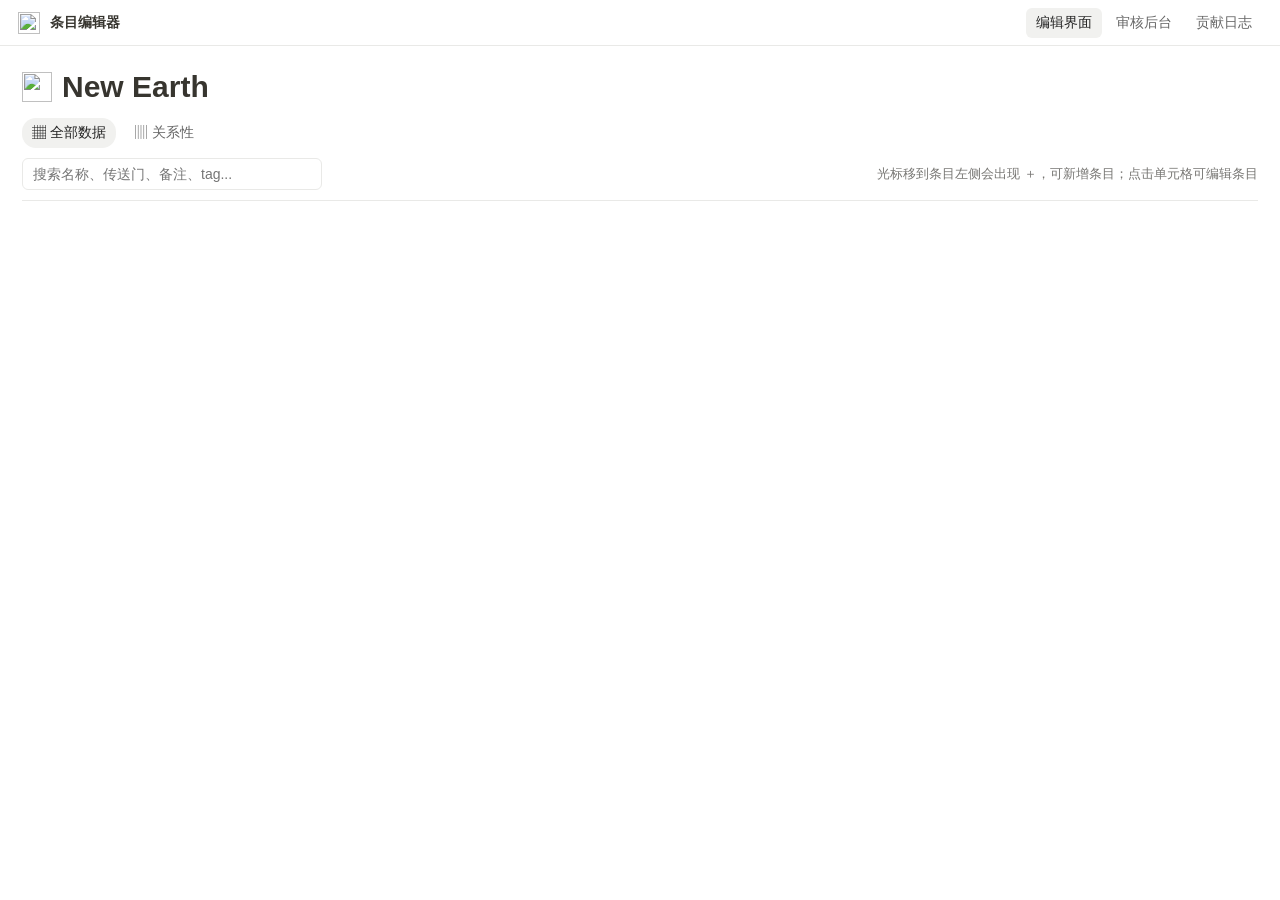
==== commit 074d5c0d: "更新v11" ====
--- a/index.html
+++ b/index.html
@@ -4,12 +4,12 @@
   <meta charset="utf-8" />
   <meta name="viewport" content="width=device-width,initial-scale=1" />
   <title>条目编辑器</title>
-  <link rel="icon" href="./assets/bird.gif" />
+  <link rel="icon" href="https://i.ibb.co/NnYsfQcn/bird.gif" />
   <link rel="stylesheet" href="./styles.css" />
 </head>
 <body>
   <header class="topbar">
-    <div class="brand"><img class="bird-img" src="./assets/bird.gif" alt="" /><span>条目编辑器</span></div>
+    <div class="brand"><img class="bird-img" src="https://i.ibb.co/NnYsfQcn/bird.gif" alt="" /><span>条目编辑器</span></div>
     <nav class="nav">
       <a class="active" href="./index.html">编辑界面</a>
       <a href="./admin.html">审核后台</a>
@@ -18,7 +18,7 @@
   </header>
 
   <main class="page">
-    <div class="page-title"><img class="title-bird" src="./assets/bird.gif" alt="" /><span id="pageTitle">New Earth</span></div>
+    <div class="page-title"><img class="title-bird" src="https://i.ibb.co/NnYsfQcn/bird.gif" alt="" /><span id="pageTitle">New Earth</span></div>
     <div class="section-tabs primary-tabs" id="sectionTabs"></div>
     <div class="viewbar">
       <button class="view-chip active" data-view="table">▦ 全部数据</button>
--- a/styles.css
+++ b/styles.css
@@ -16,7 +16,7 @@
   --w-relations:170px;
   --w-notes:300px;
 }
-.brand .bird-img,.title-bird{content:url('./assets/bird.gif') !important;}
+.brand .bird-img,.title-bird{content:url('https://i.ibb.co/NnYsfQcn/bird.gif') !important;}
 .section-icon{width:18px;height:18px;object-fit:contain;margin-right:6px;vertical-align:-4px;border-radius:3px}
 .col-name{width:var(--w-name)!important;min-width:var(--w-name)!important}
 .col-portal{width:var(--w-portal)!important;min-width:var(--w-portal)!important}
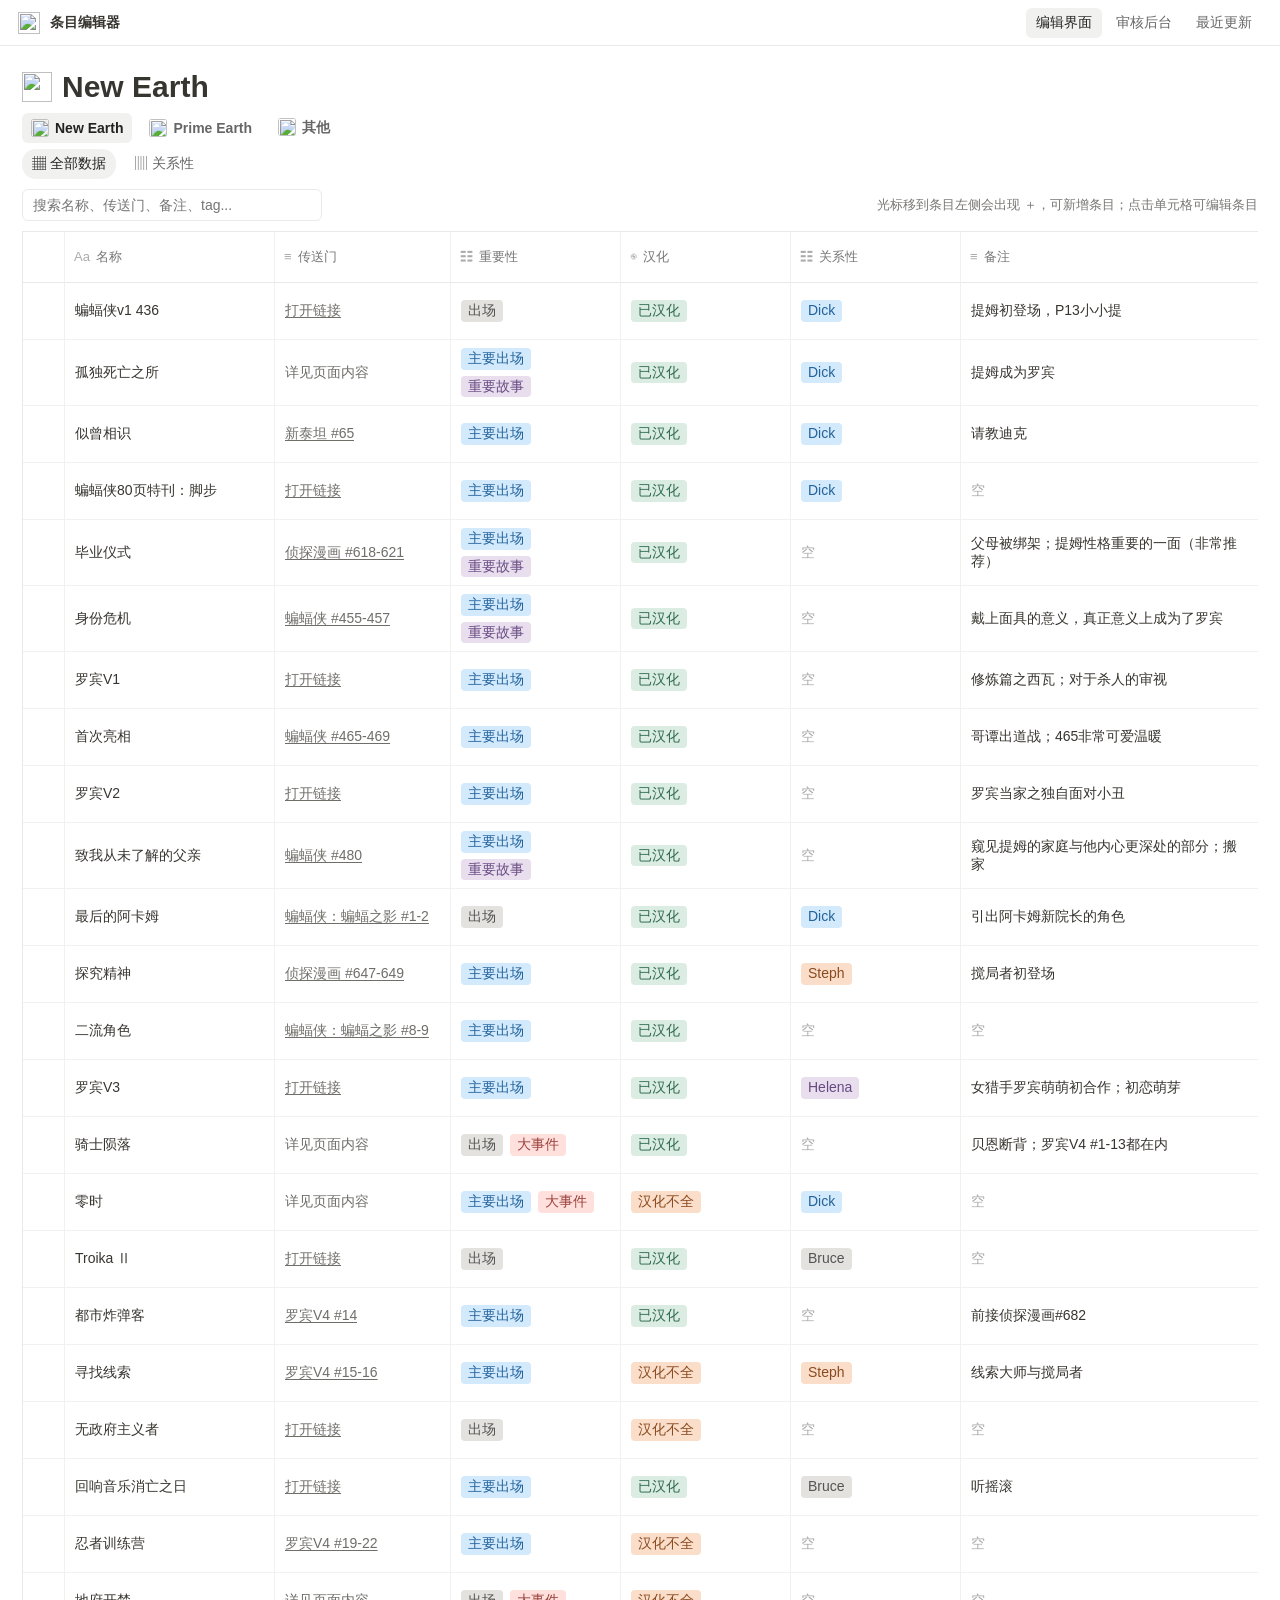
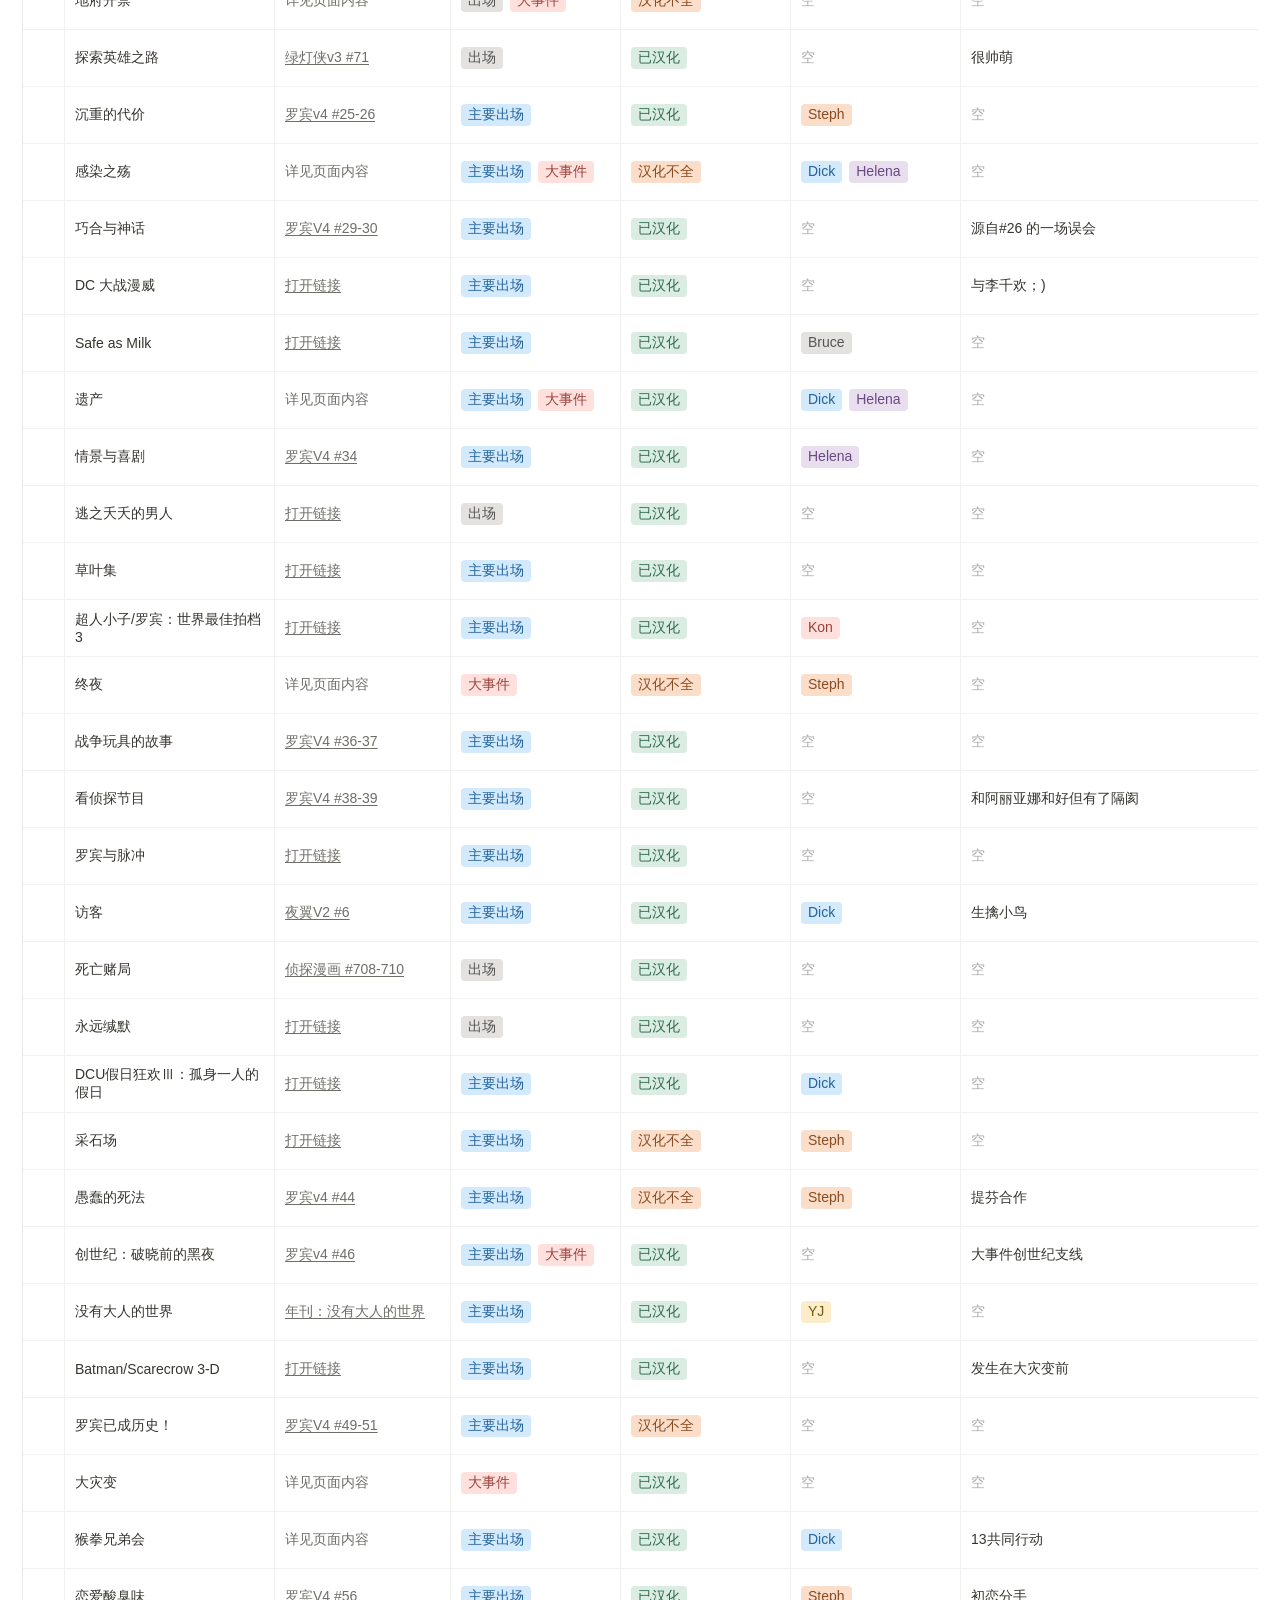
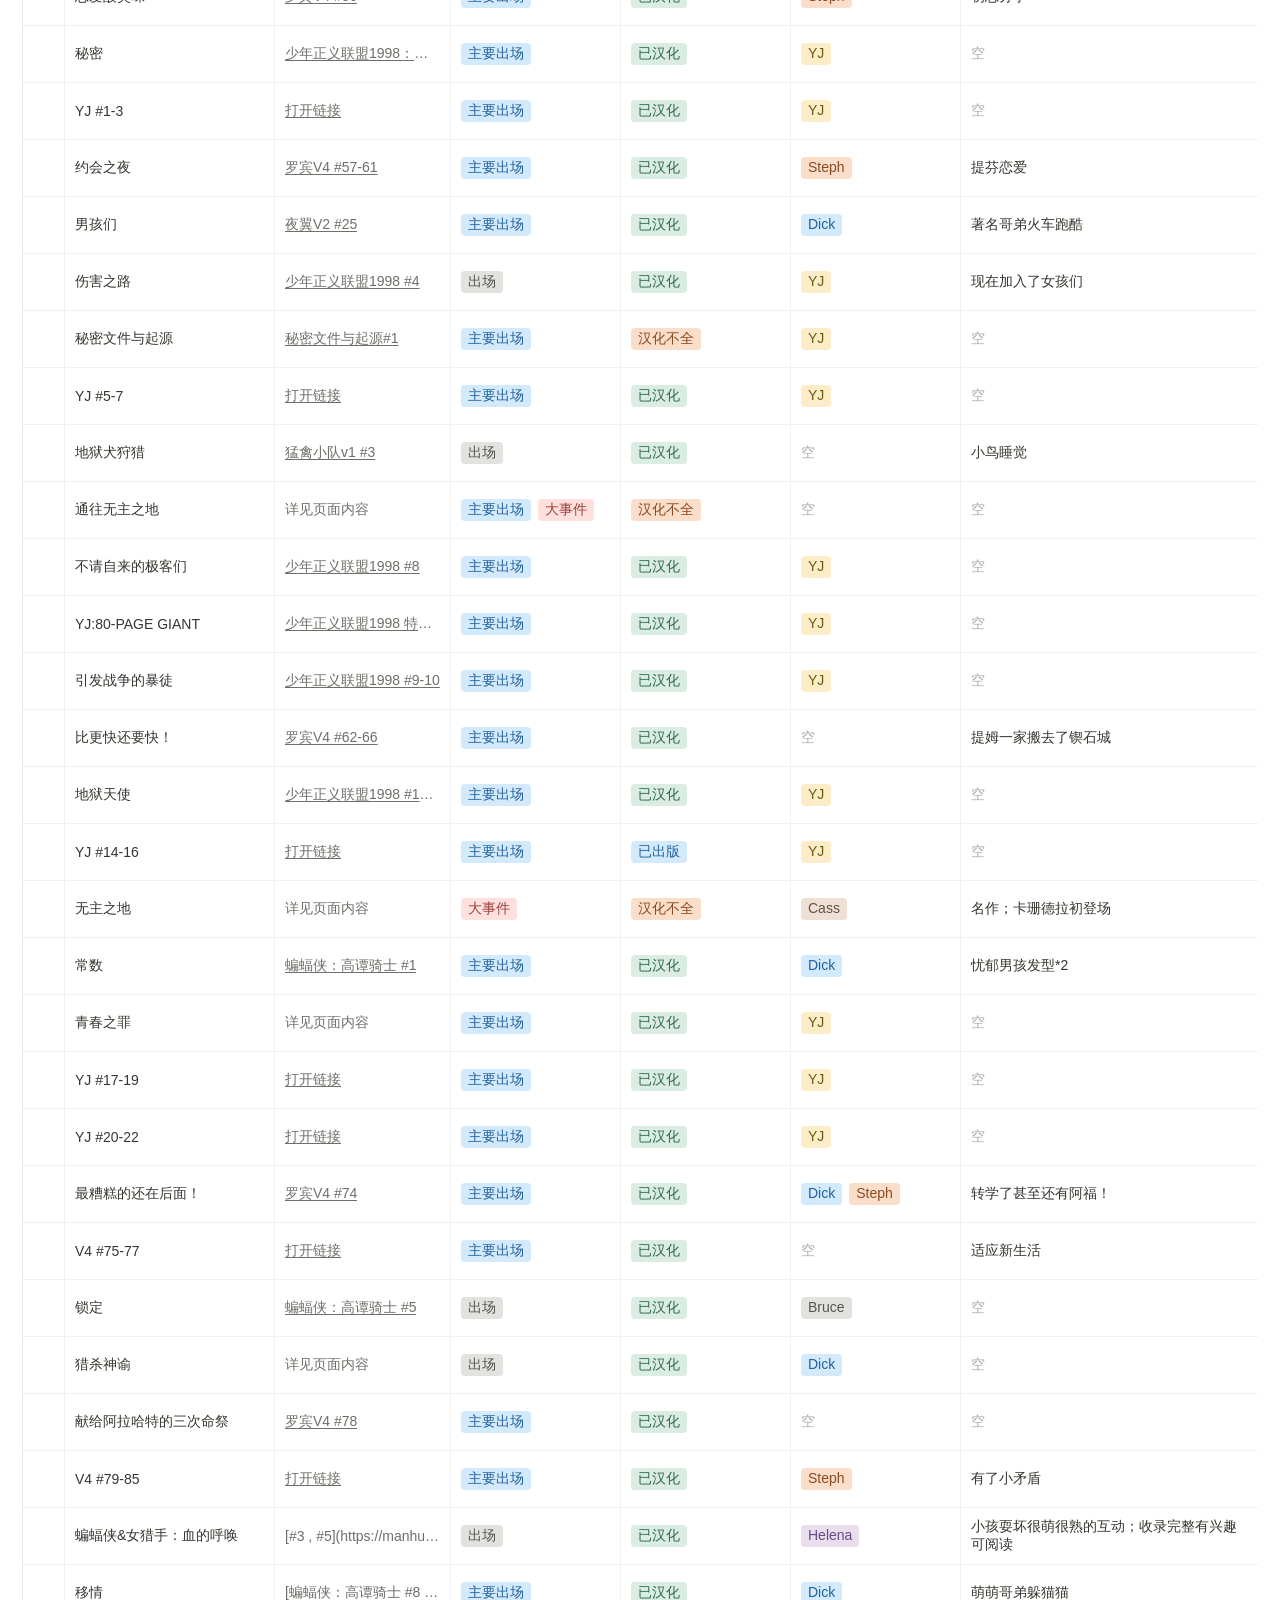
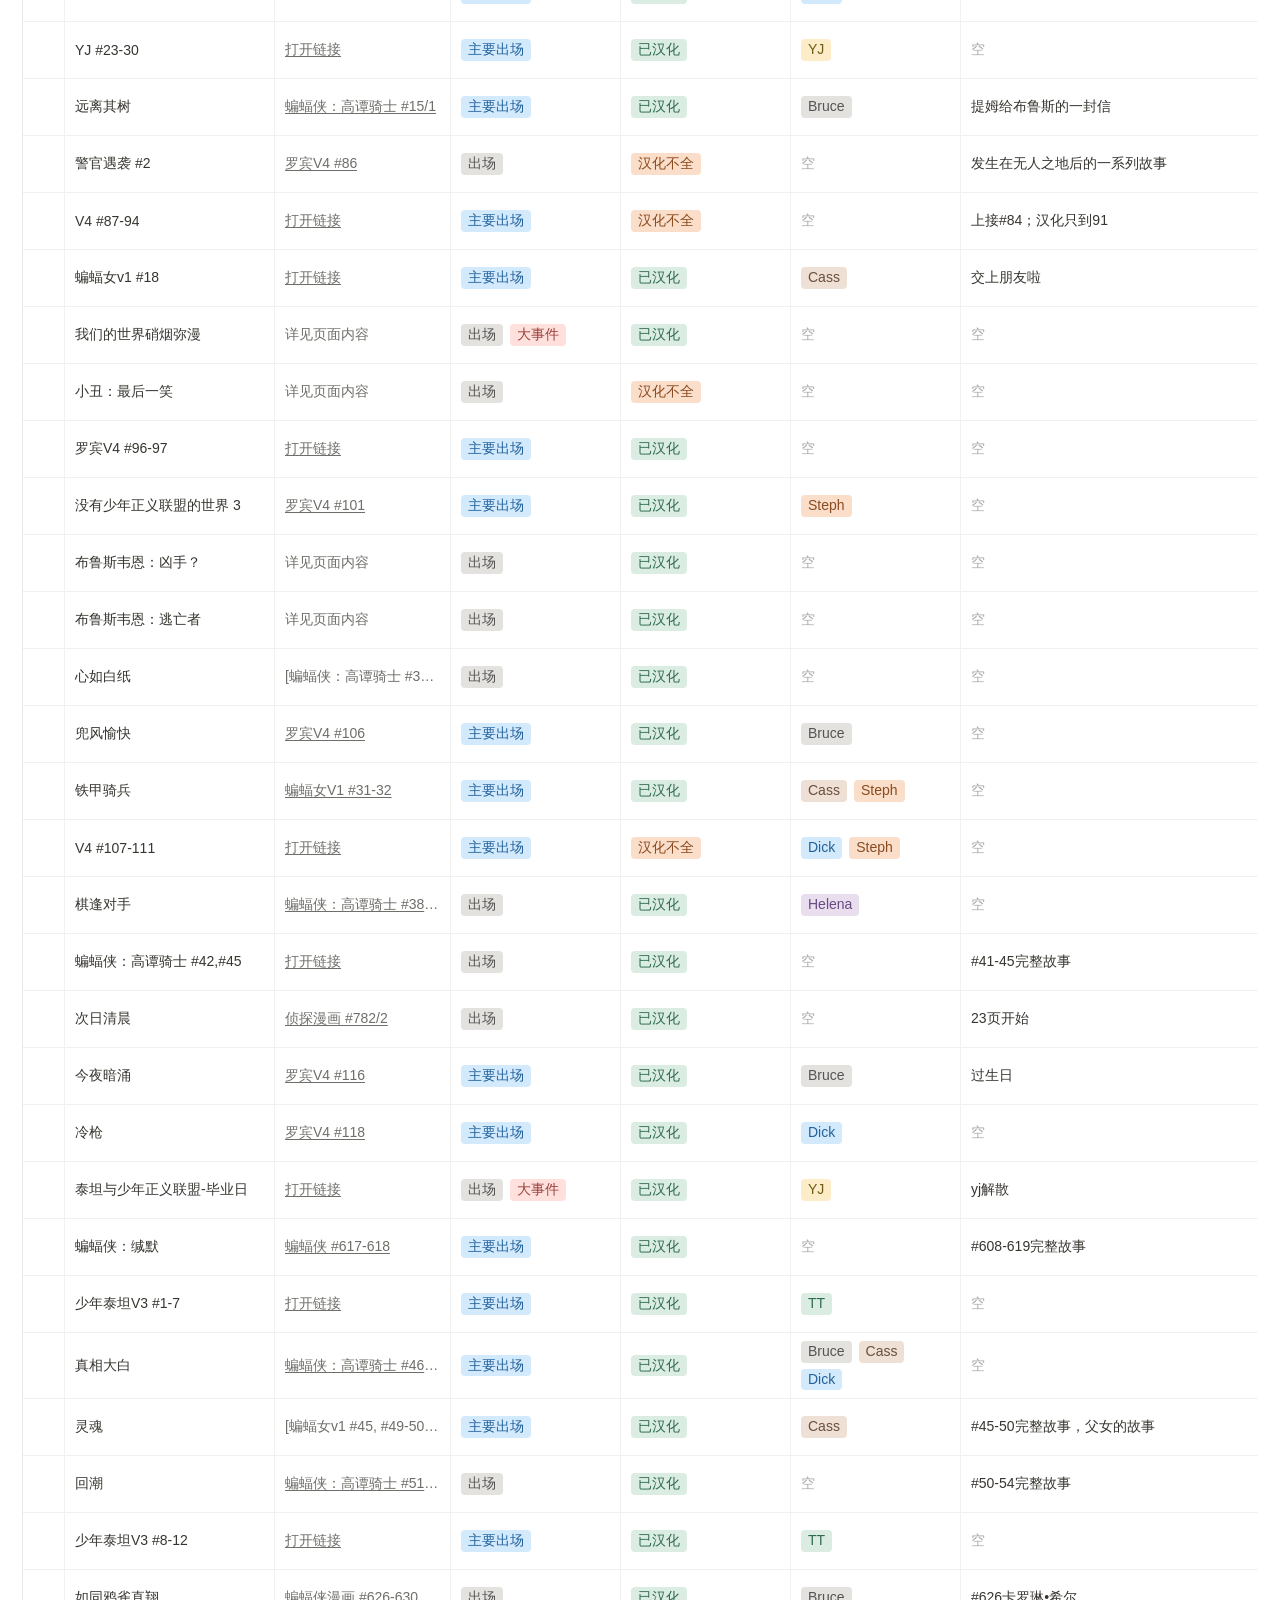
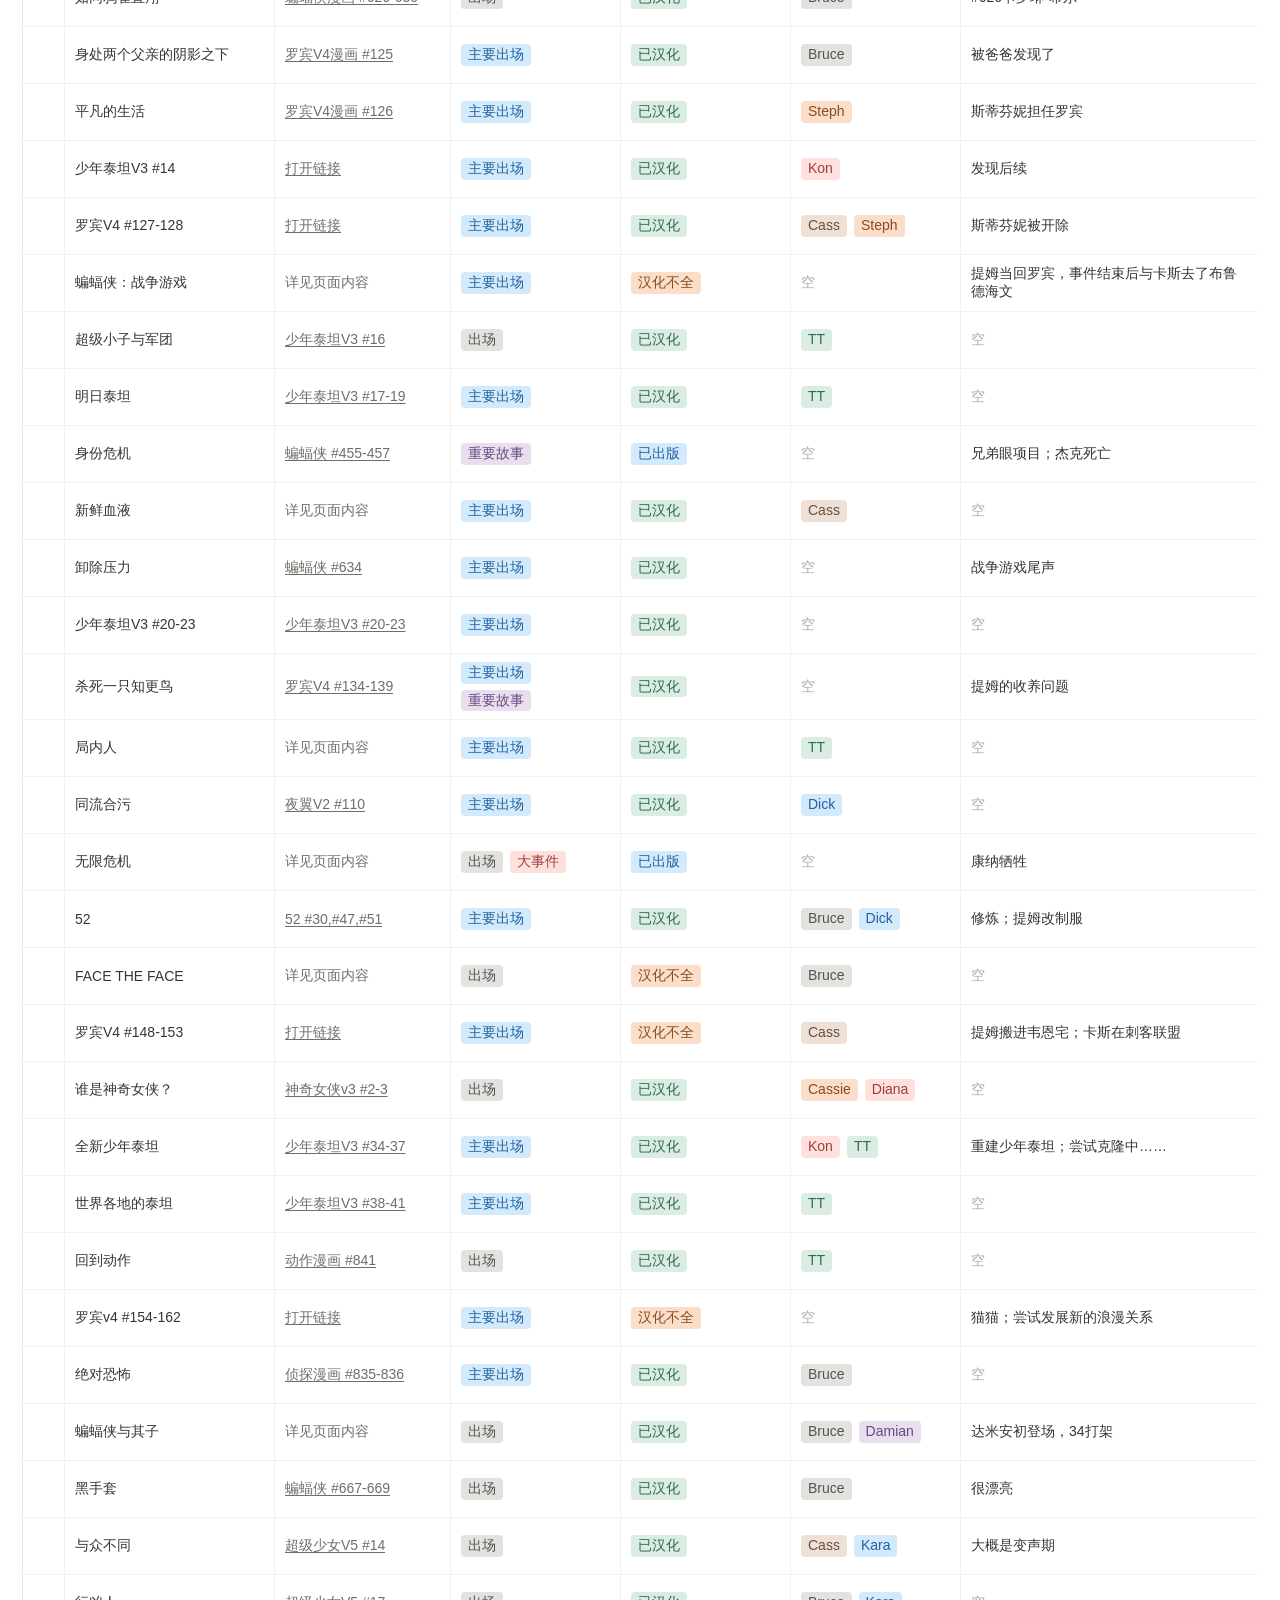
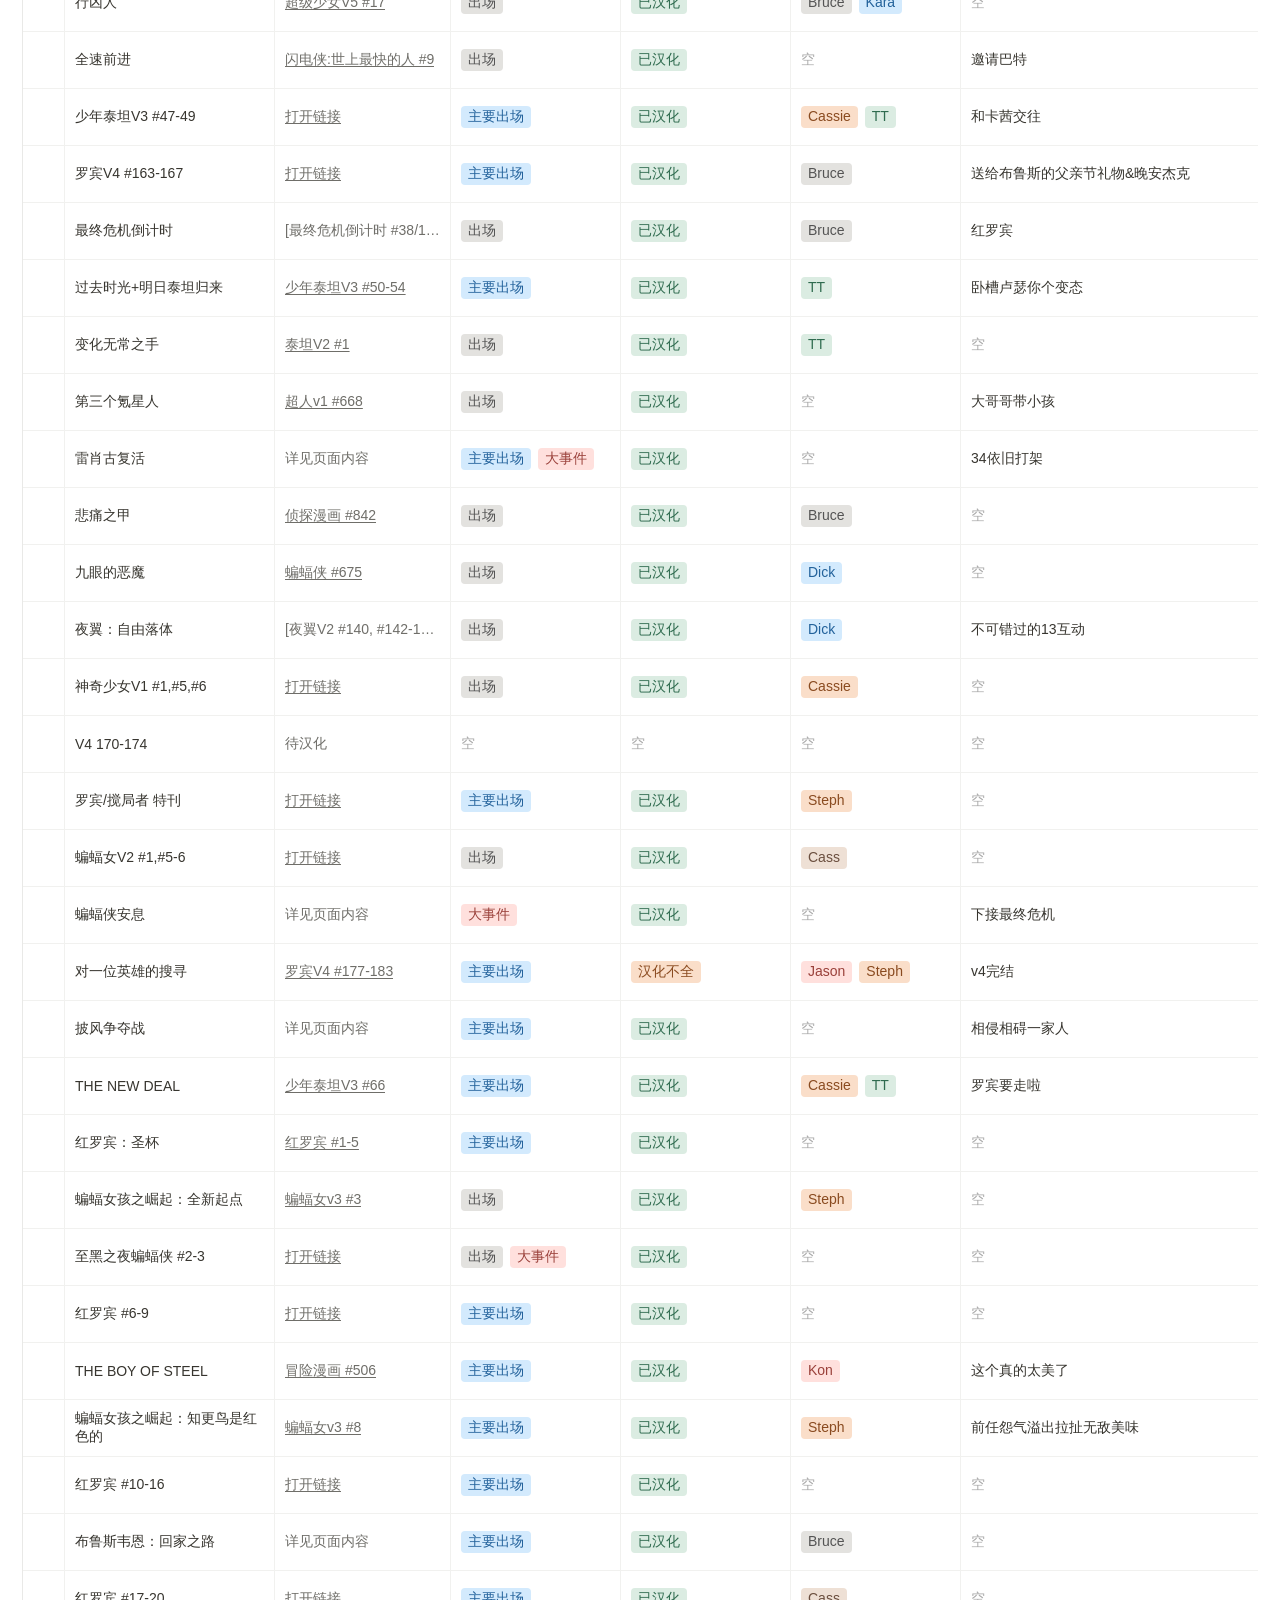
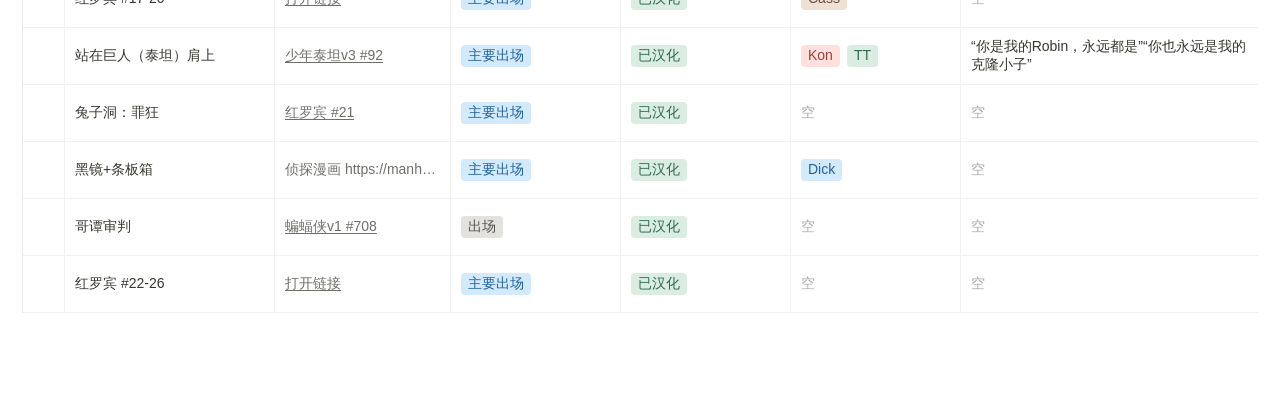
==== commit cf7e1449: "应该是最终版了吧" ====
--- a/index.html
+++ b/index.html
@@ -13,7 +13,7 @@
     <nav class="nav">
       <a class="active" href="./index.html">编辑界面</a>
       <a href="./admin.html">审核后台</a>
-      <a href="./contributors.html">贡献日志</a>
+      <a href="./contributors.html">最近更新</a>
     </nav>
   </header>
 
@@ -43,7 +43,7 @@
       <div class="modal-head">
         <div>
           <h2>信息登记</h2>
-          <p class="hint">以下信息用于贡献日志与主站贡献页展示。填写后会在主站贡献页署名展示；不想展示请点“匿名，跳过”</p>
+          <p class="hint">以下信息用于最近更新与主站贡献页展示。填写后会在主站贡献页署名展示；不想展示请点“匿名，跳过”</p>
         </div>
         <button class="icon-btn" id="closeSubmitModal">×</button>
       </div>
--- a/styles.css
+++ b/styles.css
@@ -86,3 +86,4 @@
 .radio-dot{width:12px;height:12px;border:1px solid #aaa;border-radius:50%;display:inline-block;background:#fff;box-shadow:inset 0 0 0 2px #fff}
 .avatar-mode.active .radio-dot{background:#37352f;border-color:#37352f}
 .change-float{padding:9px 10px 9px 16px}
+.admin-section{margin-top:16px}.processed-section{margin-top:28px}.processed-section h2{font-size:20px;margin:0 0 8px}.admin-toolbar{display:flex;align-items:center;gap:8px;flex-wrap:wrap;margin:10px 0}.admin-actions{display:flex;gap:8px;margin-top:12px}.sub-head{display:flex;justify-content:space-between;gap:12px;align-items:flex-start}
